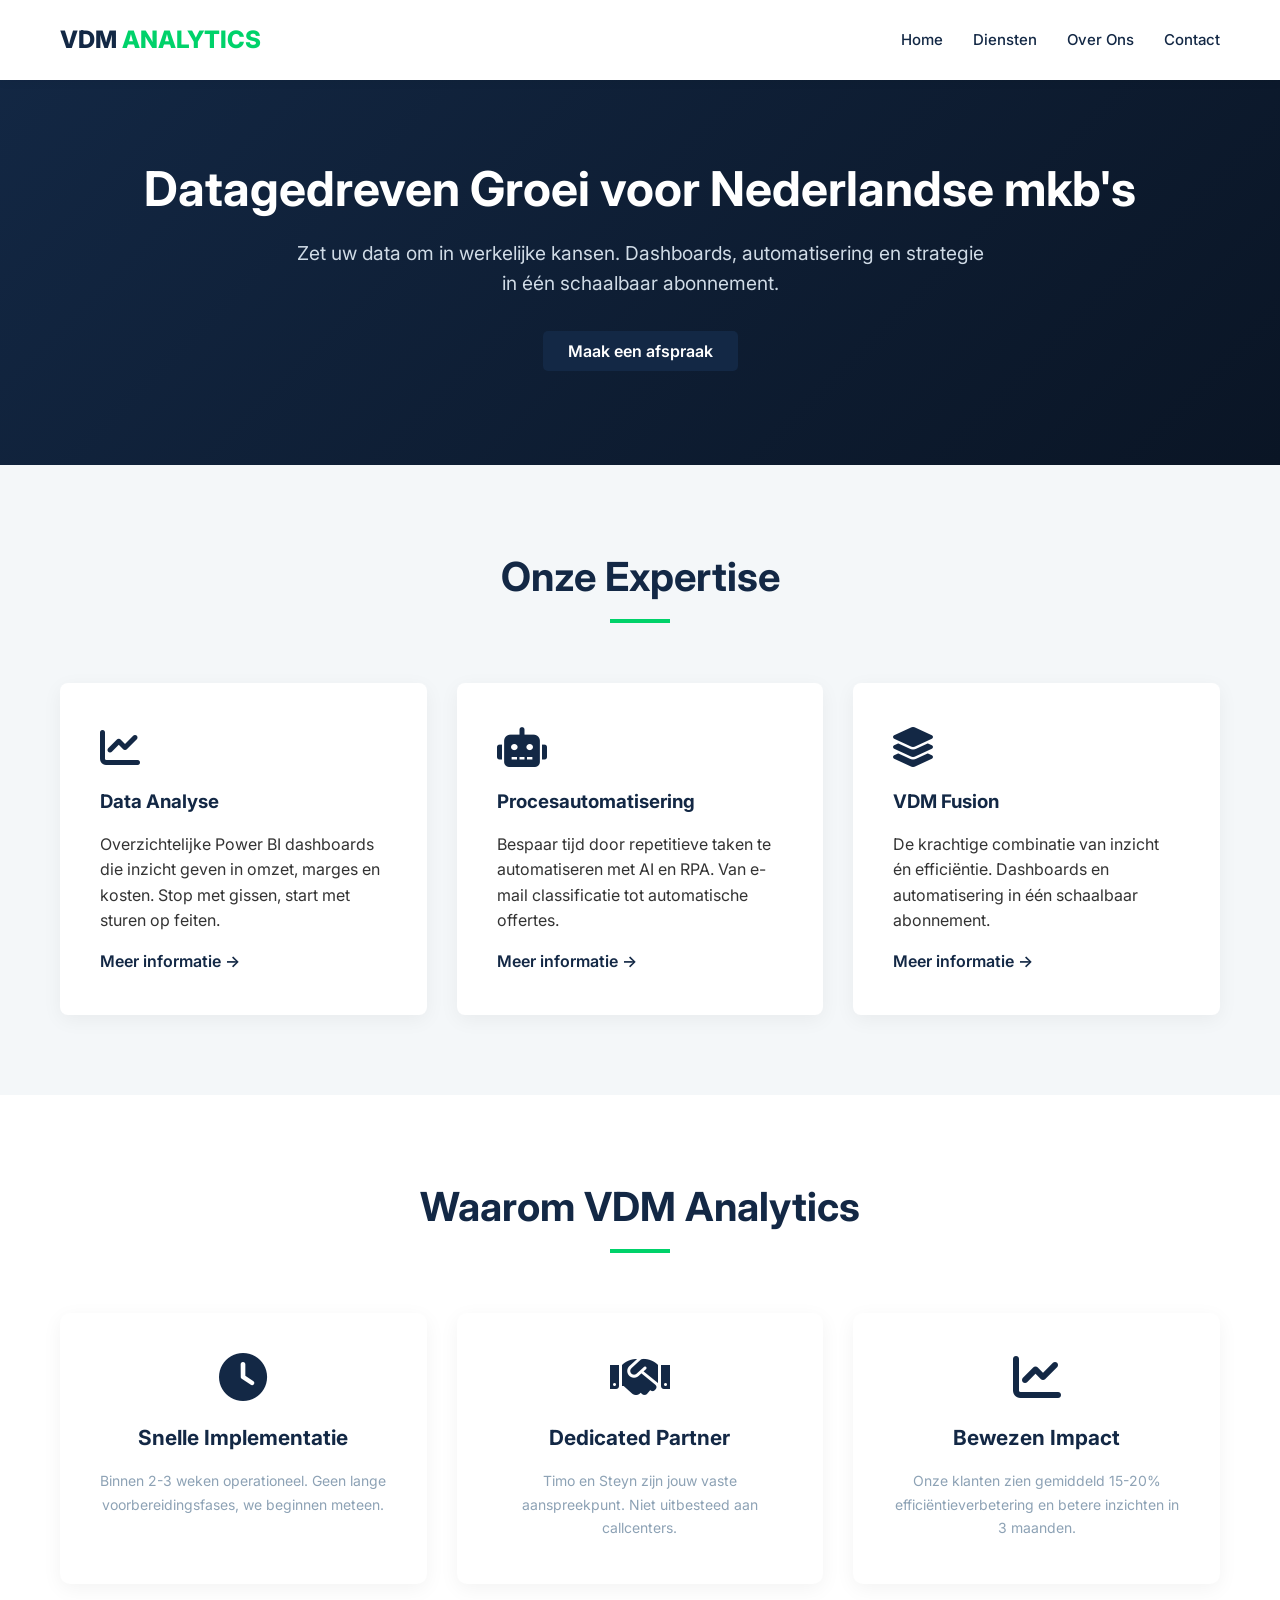
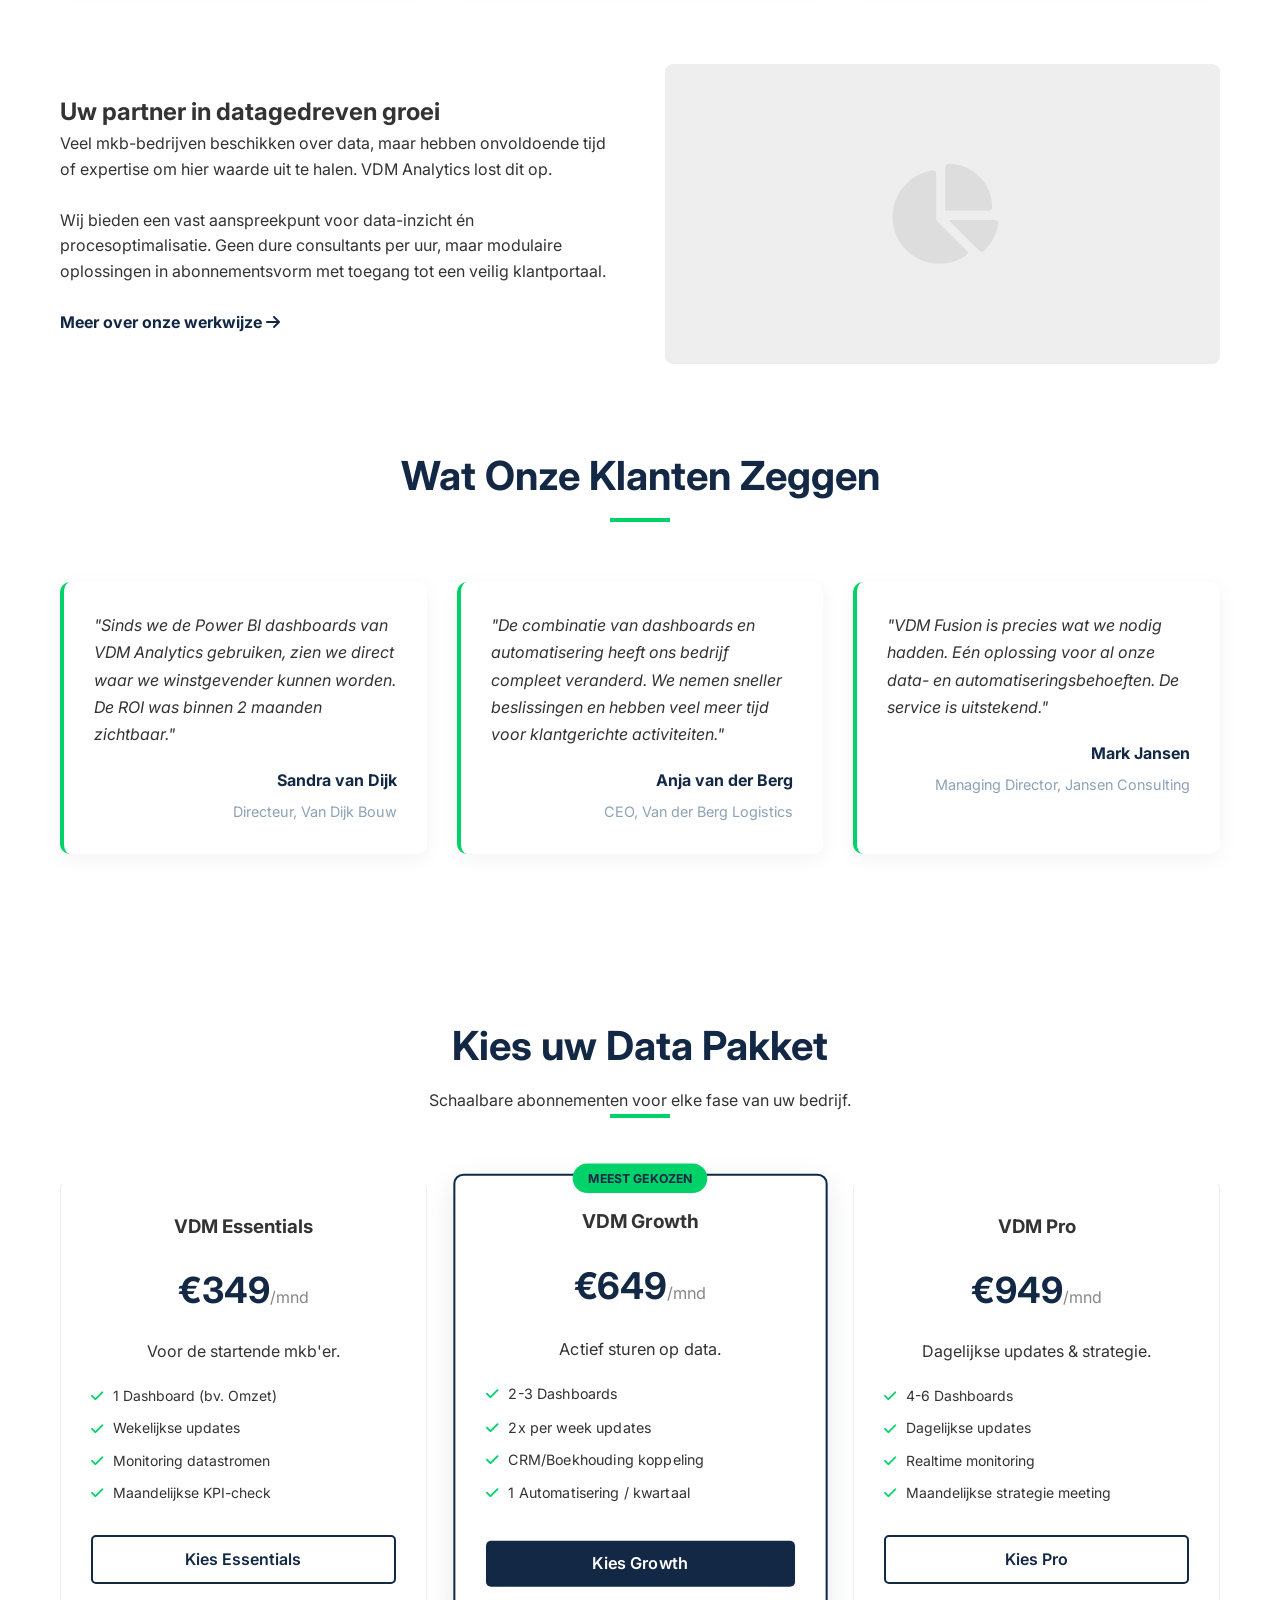
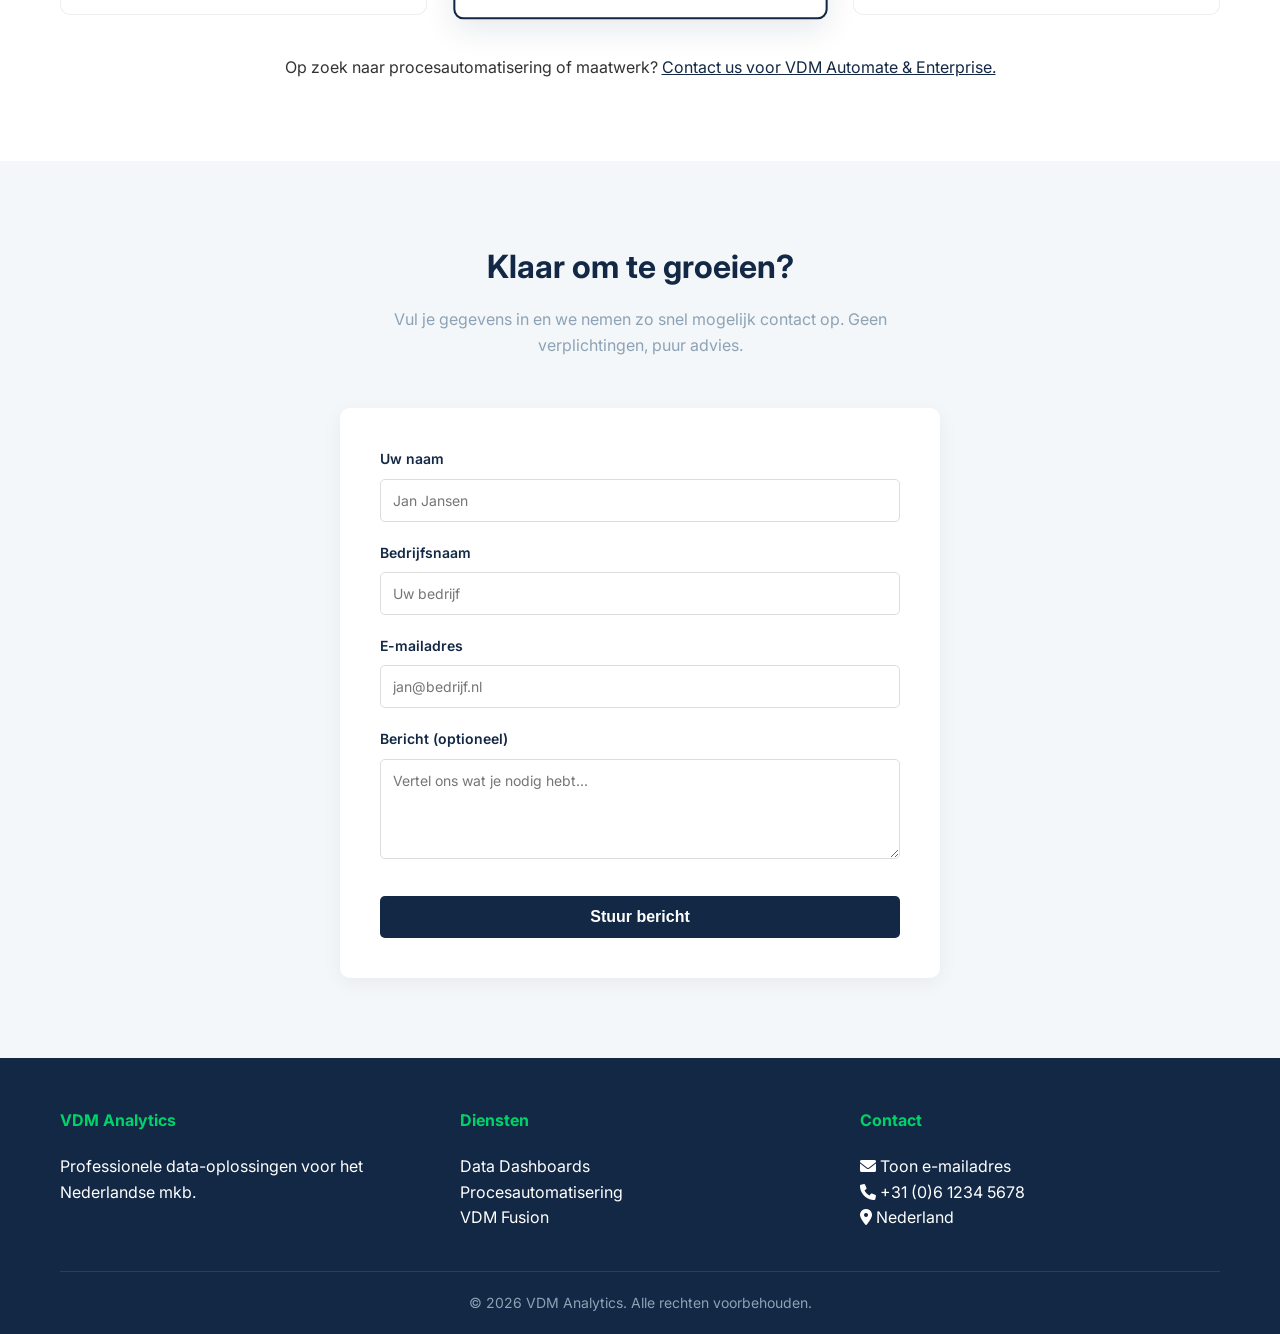
==== index.html @ 54243cd4 "fix new struture" ====
<!DOCTYPE html>
<html lang="nl">
<head>
    <meta charset="UTF-8">
    <meta name="description" content="VDM Analytics biedt professionele data-analyse en procesautomatisering voor Nederlandse mkb-bedrijven. Power BI dashboards, RPA en schaalbare abonnementen.">
    <meta name="keywords" content="data analyse, Power BI, procesautomatisering, RPA, mkb, dashboards, data driven, bedrijfsanalyse">
    <meta name="author" content="VDM Analytics">
    <link rel="icon" type="image/png" href="images/favicon.png">
    <title>VDM Analytics | Home</title>
    <link href="https://fonts.googleapis.com/css2?family=Inter:wght@300;400;600;700&display=swap" rel="stylesheet">
    <link rel="stylesheet" href="https://cdnjs.cloudflare.com/ajax/libs/font-awesome/6.0.0/css/all.min.css">
    <link rel="stylesheet" href="css/main.css">
</head>
<body>
    <header>
        <div class="container">
            <nav>
                <a href="index.html" class="logo">
                VDM<span>ANALYTICS</span>
                </a>
                <ul class="nav-links">
                    <li><a href="index.html">Home</a></li>
                    <li><a href="#diensten">Diensten</a></li>
                    <li><a href="over-ons.html">Over Ons</a></li>
                    <li><a href="#contact">Contact</a></li>
                </ul>
                <div class="hamburger"><i class="fas fa-bars"></i></div>
            </nav>
        </div>
    </header>

    <main>
        <section class="hero">
            <div class="container">
                <h1>Datagedreven Groei voor Nederlandse mkb's</h1>
                <p>Zet uw data om in werkelijke kansen. Dashboards, automatisering en strategie in één schaalbaar abonnement.</p>
                <a href="#contact" class="btn-cta">Maak een afspraak</a>
            </div>
        </section>

        <section id="diensten" class="services">
            <div class="container">
                <div class="section-header">
                    <h2>Onze Expertise</h2>
                    <div class="divider"></div>
                </div>
                <div class="grid-3">
                    <div class="card">
                        <i class="fas fa-chart-line"></i>
                        <h3>Data Analyse</h3>
                        <p>Overzichtelijke Power BI dashboards die inzicht geven in omzet, marges en kosten. Stop met gissen, start met sturen op feiten.</p>
                        <a href="data-analyse.html" class="btn-link">Meer informatie →</a>
                    </div>
                    <div class="card">
                        <i class="fas fa-robot"></i>
                        <h3>Procesautomatisering</h3>
                        <p>Bespaar tijd door repetitieve taken te automatiseren met AI en RPA. Van e-mail classificatie tot automatische offertes.</p>
                        <a href="procesautomatisering.html" class="btn-link">Meer informatie →</a>
                    </div>
                    <div class="card">
                        <i class="fas fa-layer-group"></i>
                        <h3>VDM Fusion</h3>
                        <p>De krachtige combinatie van inzicht én efficiëntie. Dashboards en automatisering in één schaalbaar abonnement.</p>
                        <a href="vdm-fusion.html" class="btn-link">Meer informatie →</a>
                    </div>
                </div>
            </div>
        </section>

        <section class="why-us">
            <div class="container">
                <div class="section-header">
                    <h2>Waarom VDM Analytics</h2>
                    <div class="divider"></div>
                </div>
                <div class="grid-3">
                    <div class="benefit-card">
                        <i class="fas fa-clock"></i>
                        <h3>Snelle Implementatie</h3>
                        <p>Binnen 2-3 weken operationeel. Geen lange voorbereidingsfases, we beginnen meteen.</p>
                    </div>
                    <div class="benefit-card">
                        <i class="fas fa-handshake"></i>
                        <h3>Dedicated Partner</h3>
                        <p>Timo en Steyn zijn jouw vaste aanspreekpunt. Niet uitbesteed aan callcenters.</p>
                    </div>
                    <div class="benefit-card">
                        <i class="fas fa-chart-line"></i>
                        <h3>Bewezen Impact</h3>
                        <p>Onze klanten zien gemiddeld 15-20% efficiëntieverbetering en betere inzichten in 3 maanden.</p>
                    </div>
                </div>
            </div>
        </section>

        <section id="over-ons" class="about">
            <div class="container">
                <div class="about-content">
                    <div class="about-text">
                        <h2>Uw partner in datagedreven groei</h2>
                        <p>Veel mkb-bedrijven beschikken over data, maar hebben onvoldoende tijd of expertise om hier waarde uit te halen. VDM Analytics lost dit op.</p>
                        <br>
                        <p>Wij bieden een vast aanspreekpunt voor data-inzicht én procesoptimalisatie. Geen dure consultants per uur, maar modulaire oplossingen in abonnementsvorm met toegang tot een veilig klantportaal.</p>
                        <br>
                        <a href="#contact" class="link-arrow">Meer over onze werkwijze <i class="fas fa-arrow-right"></i></a>
                    </div>
                    <div class="about-image">
                        <i class="fas fa-chart-pie"></i>
                    </div>
                </div>
            </div>
        </section>

        <section class="testimonials">
            <div class="container">
                <div class="section-header">
                    <h2>Wat Onze Klanten Zeggen</h2>
                    <div class="divider"></div>
                </div>
                <div class="grid-3">
                    <div class="testimonial-card">
                        <div class="testimonial-content">
                            <p>"Sinds we de Power BI dashboards van VDM Analytics gebruiken, zien we direct waar we winstgevender kunnen worden. De ROI was binnen 2 maanden zichtbaar."</p>
                        </div>
                        <div class="testimonial-author">
                            <strong>Sandra van Dijk</strong>
                            <span>Directeur, Van Dijk Bouw</span>
                        </div>
                    </div>
                    <div class="testimonial-card">
                        <div class="testimonial-content">
                            <p>"De combinatie van dashboards en automatisering heeft ons bedrijf compleet veranderd. We nemen sneller beslissingen en hebben veel meer tijd voor klantgerichte activiteiten."</p>
                        </div>
                        <div class="testimonial-author">
                            <strong>Anja van der Berg</strong>
                            <span>CEO, Van der Berg Logistics</span>
                        </div>
                    </div>
                    <div class="testimonial-card">
                        <div class="testimonial-content">
                            <p>"VDM Fusion is precies wat we nodig hadden. Eén oplossing voor al onze data- en automatiseringsbehoeften. De service is uitstekend."</p>
                        </div>
                        <div class="testimonial-author">
                            <strong>Mark Jansen</strong>
                            <span>Managing Director, Jansen Consulting</span>
                        </div>
                    </div>
                </div>
            </div>
        </section>

        <section id="prijzen" class="pricing">
            <div class="container">
                <div class="section-header">
                    <h2>Kies uw Data Pakket</h2>
                    <p>Schaalbare abonnementen voor elke fase van uw bedrijf.</p>
                    <div class="divider"></div>
                </div>
                
                <div class="grid-3">
                    <div class="price-card">
                        <h3 >VDM Essentials</h3>
                        <div class="price">€349<span>/mnd</span></div>
                        <p>Voor de startende mkb'er.</p>
                        <ul class="features-list">
                            <li><i class="fas fa-check"></i> 1 Dashboard (bv. Omzet)</li>
                            <li><i class="fas fa-check"></i> Wekelijkse updates</li>
                            <li><i class="fas fa-check"></i> Monitoring datastromen</li>
                            <li><i class="fas fa-check"></i> Maandelijkse KPI-check</li>
                        </ul>
                        <a href="#contact" class="btn-outline">Kies Essentials</a>
                    </div>

                    <div class="price-card popular">
                        <div class="tag">MEEST GEKOZEN</div>
                        <h3>VDM Growth</h3>
                        <div class="price">€649<span>/mnd</span></div>
                        <p>Actief sturen op data.</p>
                        <ul class="features-list">
                            <li><i class="fas fa-check"></i> 2-3 Dashboards</li>
                            <li><i class="fas fa-check"></i> 2x per week updates</li>
                            <li><i class="fas fa-check"></i> CRM/Boekhouding koppeling</li>
                            <li><i class="fas fa-check"></i> 1 Automatisering / kwartaal</li>
                        </ul>
                        <a href="#contact" class="btn-cta">Kies Growth</a>
                    </div>

                    <div class="price-card">
                        <h3>VDM Pro</h3>
                        <div class="price">€949<span>/mnd</span></div>
                        <p>Dagelijkse updates & strategie.</p>
                        <ul class="features-list">
                            <li><i class="fas fa-check"></i> 4-6 Dashboards</li>
                            <li><i class="fas fa-check"></i> Dagelijkse updates</li>
                            <li><i class="fas fa-check"></i> Realtime monitoring</li>
                            <li><i class="fas fa-check"></i> Maandelijkse strategie meeting</li>
                        </ul>
                        <a href="#contact" class="btn-outline">Kies Pro</a>
                    </div>
                </div>
                <div class="pricing-footer">
                    <p>Op zoek naar procesautomatisering of maatwerk? <a href="#contact">Contact us voor VDM Automate & Enterprise.</a></p>
                </div>
            </div>
        </section>

        <section id="contact" class="contact-section">
            <div class="container">
                <div class="contact-wrapper">
                    <div class="contact-text">
                        <h2>Klaar om te groeien?</h2>
                        <p>Vul je gegevens in en we nemen zo snel mogelijk contact op. Geen verplichtingen, puur advies.</p>
                    </div>
                    
                    <form class="contact-form" action="https://formspree.io/f/mlglagya" method="POST">
                        
                        <input type="text" name="_gotcha" style="display:none">

                        <div class="form-group">
                            <label for="name">Uw naam</label>
                            <input type="text" id="name" name="name" placeholder="Jan Jansen" required>
                        </div>

                        <div class="form-group">
                            <label for="company">Bedrijfsnaam</label>
                            <input type="text" id="company" name="company" placeholder="Uw bedrijf" required>
                        </div>

                        <div class="form-group">
                            <label for="email">E-mailadres</label>
                            <input type="email" id="email" name="email" placeholder="jan@bedrijf.nl" required>
                        </div>

                        <div class="form-group">
                            <label for="message">Bericht (optioneel)</label>
                            <textarea id="message" name="message" placeholder="Vertel ons wat je nodig hebt..." rows="4"></textarea>
                        </div>

                        <button type="submit" class="btn-cta">Stuur bericht</button>
                    </form>
                </div>
            </div>
        </section>

        <footer id="contact">
            <div class="container">
                <div class="footer-grid">
                    <div class="footer-col">
                        <h4>VDM Analytics</h4>
                        <p>Professionele data-oplossingen voor het Nederlandse mkb.</p>
                    </div>
                    <div class="footer-col">
                        <h4>Diensten</h4>
                        <ul>
                            <li><a href="#">Data Dashboards</a></li>
                            <li><a href="#">Procesautomatisering</a></li>
                            <li><a href="#">VDM Fusion</a></li>
                        </ul>
                    </div>
                    <div class="footer-col">
                        <h4>Contact</h4>
                        <ul>
                            <li><i class="fas fa-envelope"></i> <a href="#" class="reveal-email" data-codes="105,110,102,111,64,118,100,109,97,110,97,108,121,116,105,99,115,46,110,108">Toon e-mailadres</a></li>
                            <li><i class="fas fa-phone"></i> +31 (0)6 1234 5678</li>
                            <li><i class="fas fa-map-marker-alt"></i> Nederland</li>
                        </ul>
                    </div>
                </div>
            <div class="footer-bottom">
                &copy; 2026 VDM Analytics. Alle rechten voorbehouden.
            </div>
        </footer>
    </main>
    <script src="JS/navbar.js"></script>
</body>
</html>
---- css/main.css ----
:root {
    --primary-blue: #132845;
    --accent-green: #00D26A;
    --light-bg: #f4f7f9;
    --white: #ffffff;
    --text-color: #333333;
    --text-light: #8da2b5;
}

* {
    margin: 0;
    padding: 0;
    box-sizing: border-box;
}

body {
    font-family: 'Inter', sans-serif;
    color: var(--text-color);
    line-height: 1.6;
    background-color: var(--white);
}

a { text-decoration: none; color: inherit; transition: 0.3s; }
ul { list-style: none; }

header {
    background-color: var(--white);
    box-shadow: 0 2px 10px rgba(0,0,0,0.05);
    position: fixed;
    width: 100%;
    top: 0;
    z-index: 1000;
    overflow: visible;
}

.container {
    max-width: 1200px;
    margin: 0 auto;
    padding: 0 20px;
}

nav {
    display: flex;
    justify-content: space-between;
    align-items: center;
    height: 80px;
}

    
    /* When menu is open, push content down to make room for nav */
    main.menu-open {
        padding-top: 220px;
    }
.logo {
    font-size: 24px;
    font-weight: 800;
    color: var(--primary-blue);
    display: flex;
    align-items: center;
    gap: 5px;
    text-decoration: none;
    cursor: pointer;
}

.logo img {
    height: 40px;
    margin-right: 10px;
    border-radius: 50%;
}

.logo:hover {
    opacity: 0.8;
}

.logo span { color: var(--accent-green); }
.logo img { height: 40px; margin-right: 10px; } 

.nav-links {
    display: flex;
    gap: 30px;
}

.nav-links a {
    font-weight: 500;
    font-size: 15px;
    color: var(--primary-blue);
}

.nav-links a:hover { color: var(--accent-green); }

.btn-cta {
    background-color: var(--primary-blue);
    color: var(--white) !important;
    padding: 10px 25px;
    border-radius: 5px;
    font-weight: 600;
}

.btn-cta:hover {
    background-color: var(--accent-green);
    color: var(--primary-blue) !important;
}

.hero {
    padding: 160px 0 100px;
    background: linear-gradient(135deg, var(--primary-blue) 0%, #0a1525 100%);
    color: var(--white);
    text-align: center;
}

.hero h1 {
    font-size: 3rem;
    margin-bottom: 20px;
    line-height: 1.2;
}

.hero p {
    font-size: 1.2rem;
    color: #d0dbe6;
    max-width: 700px;
    margin: 0 auto 40px;
}

.hero-buttons {
    display: flex;
    gap: 20px;
    justify-content: center;
}

.btn-outline {
    border: 2px solid var(--accent-green);
    color: var(--accent-green); /* Standaard tekstkleur groen voor betere leesbaarheid op donker */
    padding: 10px 25px;
    border-radius: 5px;
    font-weight: 600;
}

/* Specifiek voor knoppen op witte achtergrond (pricing) */
.price-card .btn-outline {
    color: var(--primary-blue);
    border-color: var(--primary-blue);
}

.btn-outline:hover, 
.price-card .btn-outline:hover {
    background-color: var(--accent-green);
    color: var(--primary-blue);
    border-color: var(--accent-green);
}

.services {
    padding: 80px 0;
    background-color: var(--light-bg);
}

.section-header {
    text-align: center;
    margin-bottom: 60px;
}

.section-header h2 {
    color: var(--primary-blue);
    font-size: 2.5rem;
    margin-bottom: 10px;
}

.section-header .divider {
    height: 4px;
    width: 60px;
    background-color: var(--accent-green);
    margin: 0 auto;
}

.grid-3 {
    display: grid;
    grid-template-columns: repeat(auto-fit, minmax(300px, 1fr));
    gap: 30px;
}

.card {
    background: var(--white);
    padding: 40px;
    border-radius: 8px;
    box-shadow: 0 5px 20px rgba(0,0,0,0.05);
    transition: transform 0.3s;
    border-top: 4px solid transparent;
}

.card:hover {
    transform: translateY(-5px);
    border-top: 4px solid var(--accent-green);
}

.card i {
    font-size: 40px;
    color: var(--primary-blue);
    margin-bottom: 20px;
}

.card h3 { margin-bottom: 15px; color: var(--primary-blue); }

.btn-link {
    display: inline-block;
    color: var(--primary-blue);
    font-weight: 600;
    margin-top: 15px;
    transition: color 0.3s;
}

.btn-link:hover {
    color: var(--accent-green);
}

.about-content {
    display: flex;
    align-items: center;
    gap: 50px;
    flex-wrap: wrap;
}
.about-text { flex: 1; }
.about-image { 
    flex: 1; 
    background-color: #eee; 
    height: 300px; 
    border-radius: 8px;
    display: flex;
    align-items: center;
    justify-content: center;
    color: #aaa;
}
.about-image i { font-size: 100px; color: #ddd; }
.link-arrow { color: var(--primary-blue); font-weight: 700; }

.pricing {
    padding: 80px 0;
    background-color: var(--white);
}

.price-card {
    background: var(--white);
    border: 1px solid #eee;
    border-radius: 10px;
    padding: 30px;
    text-align: center;
    position: relative;
    display: flex;
    flex-direction: column;
}

.price-card.popular {
    border: 2px solid var(--primary-blue);
    box-shadow: 0 10px 30px rgba(19, 40, 69, 0.1);
}

.tag {
    background-color: var(--accent-green);
    color: var(--primary-blue);
    padding: 5px 15px;
    font-size: 12px;
    font-weight: bold;
    border-radius: 20px;
    position: absolute;
    top: -12px;
    left: 50%;
    transform: translateX(-50%);
}

.price {
    font-size: 36px;
    color: var(--primary-blue);
    font-weight: 700;
    margin: 20px 0;
}
.price span { font-size: 16px; color: #888; font-weight: 400; }

.features-list {
    text-align: left;
    margin: 20px 0;
    font-size: 14px;
    flex-grow: 1;
}

.features-list li {
    margin-bottom: 10px;
    display: flex;
    align-items: center;
    gap: 10px;
}

.features-list i { color: var(--accent-green); }

.pricing-footer {
    text-align: center; 
    margin-top: 40px;
}
.pricing-footer a {
    text-decoration: underline; 
    color: var(--primary-blue);
}

footer {
    background-color: var(--primary-blue);
    color: var(--white);
    padding: 50px 0 20px;
}

.footer-grid {
    display: grid;
    grid-template-columns: repeat(auto-fit, minmax(200px, 1fr));
    gap: 40px;
    margin-bottom: 40px;
}

.footer-col h4 {
    color: var(--accent-green);
    margin-bottom: 20px;
}

.footer-bottom {
    border-top: 1px solid rgba(255,255,255,0.1);
    padding-top: 20px;
    text-align: center;
    font-size: 14px;
    color: #8da2b5;
}


.hamburger { 
    display: none; 
    cursor: pointer; 
    color: var(--primary-blue); 
    font-size: 24px; 
    z-index: 1001;
}

@media (max-width: 768px) {
    .nav-links { 
        display: none; 
    }
    
    .nav-links.active {
        display: flex;
        flex-direction: column;
        align-items: center;
        gap: 25px;
        position: absolute;
        top: 80px;
        left: 0;
        width: 100%;
        background: var(--white);
        padding: 20px 0;
        box-shadow: 0 5px 10px rgba(0,0,0,0.1);
        z-index: 1001;
    }

    main {
        transition: padding-top 0.3s ease;
    }

    main.menu-open {
        padding-top: 280px;
    }

    .hamburger { 
        display: block; 
        position: relative;
    }
    
    .hero h1 { font-size: 2rem; }
    .about-content { flex-direction: column; }
}

.price-card {
    background: var(--white);
    border: 1px solid #eee;
    border-radius: 10px;
    padding: 30px;
    text-align: center;
    position: relative;
    display: flex;
    flex-direction: column;
    transition: transform 0.3s ease, box-shadow 0.3s ease, border-color 0.3s ease;
    border-top: 4px solid transparent;
}

.price-card:hover {
    transform: translateY(-10px);
    box-shadow: 0 15px 35px rgba(0, 0, 0, 0.1);
    border-top: 4px solid var(--accent-green);
}

.price-card.popular {
    border: 2px solid var(--primary-blue);
    transform: scale(1.02);
}

.price-card.popular:hover {
    transform: translateY(-10px) scale(1.02);
}

.hero-about {
    padding: 160px 0 100px;
    background: linear-gradient(135deg, var(--primary-blue) 0%, #0a1525 100%);
    color: var(--white);
    text-align: center;
}

.hero-about h1 {
    font-size: 3rem;
    margin-bottom: 20px;
    line-height: 1.2;
}

.hero-about p {
    font-size: 1.2rem;
    color: #d0dbe6;
    max-width: 700px;
    margin: 0 auto;
}

.team {
    padding: 80px 0;
    background-color: var(--light-bg);
}

.team-grid {
    display: grid;
    grid-template-columns: repeat(auto-fit, minmax(350px, 1fr));
    gap: 40px;
}

.team-member {
    background: var(--white);
    padding: 40px;
    border-radius: 10px;
    box-shadow: 0 5px 20px rgba(0,0,0,0.05);
    text-align: center;
    transition: transform 0.3s, box-shadow 0.3s;
}

.team-member:hover {
    transform: translateY(-10px);
    box-shadow: 0 15px 40px rgba(0,0,0,0.1);
}

.member-image {
    margin-bottom: 20px;
}

.member-image i {
    font-size: 120px;
    color: var(--primary-blue);
}

.team-member h3 {
    color: var(--primary-blue);
    font-size: 1.5rem;
    margin-bottom: 10px;
}

.team-member .role {
    color: var(--accent-green);
    font-weight: 600;
    margin-bottom: 10px;
    font-size: 14px;
}

.team-member .skills {
    color: var(--primary-blue);
    font-weight: 700;
    margin-left: 6px;
    font-size: 14px;
}

.team-member .bio {
    color: var(--text-light);
    line-height: 1.8;
    margin-bottom: 25px;
    font-size: 14px;
}

.social-link {
    display: inline-block;
    background-color: var(--primary-blue);
    color: var(--white);
    padding: 10px 20px;
    border-radius: 5px;
    font-weight: 600;
    transition: background-color 0.3s;
}

.social-link:hover {
    background-color: var(--accent-green);
    color: var(--primary-blue);
}

.social-link i {
    margin-right: 8px;
}

.mission {
    padding: 80px 0;
    background: var(--white);
}

.mission-content {
    max-width: 800px;
    margin: 0 auto;
}

.mission-content h2 {
    color: var(--primary-blue);
    font-size: 2.5rem;
    margin-bottom: 30px;
    text-align: center;
}

.mission-content p {
    color: var(--text-color);
    font-size: 1rem;
    line-height: 1.8;
    margin-bottom: 20px;
    text-align: justify;
}

.team-photo {
    width: 200px;
    height: 200px;
    border-radius: 50%;
    object-fit: cover;
}

@media (max-width: 768px) {
    .hero-about h1 {
        font-size: 2rem;
    }

    .team-grid {
        grid-template-columns: 1fr;
    }

    .mission-content p {
        text-align: left;
    }
}

/* Why Us Section */
.why-us {
    padding: 80px 0;
    background-color: var(--white);
}

.benefit-card {
    background: var(--white);
    padding: 40px;
    border-radius: 10px;
    box-shadow: 0 5px 20px rgba(0,0,0,0.05);
    text-align: center;
    transition: transform 0.3s, box-shadow 0.3s;
    border-bottom: 4px solid transparent;
}

.benefit-card:hover {
    transform: translateY(-8px);
    box-shadow: 0 15px 40px rgba(0,0,0,0.1);
    border-bottom: 4px solid var(--accent-green);
}

.benefit-card i {
    font-size: 48px;
    color: var(--primary-blue);
    margin-bottom: 20px;
}

.benefit-card h3 {
    color: var(--primary-blue);
    margin-bottom: 15px;
    font-size: 1.3rem;
}

.benefit-card p {
    color: var(--text-light);
    font-size: 14px;
    line-height: 1.7;
}

/* Contact Section */
.contact-section {
    padding: 80px 0;
    background-color: var(--light-bg);
}

.contact-wrapper {
    max-width: 600px;
    margin: 0 auto;
}

.contact-text {
    text-align: center;
    margin-bottom: 50px;
}

.contact-text h2 {
    color: var(--primary-blue);
    font-size: 2rem;
    margin-bottom: 15px;
}

.contact-text p {
    color: var(--text-light);
    font-size: 1rem;
}

.contact-form {
    background: var(--white);
    padding: 40px;
    border-radius: 10px;
    box-shadow: 0 5px 20px rgba(0,0,0,0.05);
}

.form-group {
    margin-bottom: 20px;
}

.form-group label {
    display: block;
    color: var(--primary-blue);
    font-weight: 600;
    margin-bottom: 8px;
    font-size: 14px;
}

.form-group input,
.form-group textarea {
    width: 100%;
    padding: 12px;
    border: 1px solid #ddd;
    border-radius: 5px;
    font-family: 'Inter', sans-serif;
    font-size: 14px;
    transition: border-color 0.3s;
    color: var(--text-color);
}

.form-group input:focus,
.form-group textarea:focus {
    outline: none;
    border-color: var(--accent-green);
    box-shadow: 0 0 5px rgba(0, 210, 106, 0.2);
}

.form-group textarea {
    resize: vertical;
    min-height: 100px;
}

.contact-form .btn-cta {
    width: 100%;
    padding: 12px;
    border: none;
    cursor: pointer;
    font-size: 16px;
    margin-top: 10px;
}

.contact-form .btn-cta:hover {
    transform: translateY(-2px);
    box-shadow: 0 5px 15px rgba(19, 40, 69, 0.3);
}

/* Service Page Styles */
.hero-service {
    padding: 160px 0 100px;
    background: linear-gradient(135deg, var(--primary-blue) 0%, #0a1525 100%);
    color: var(--white);
    text-align: center;
}

.hero-service h1 {
    font-size: 3rem;
    margin-bottom: 20px;
    line-height: 1.2;
}

.hero-service p {
    font-size: 1.2rem;
    color: #d0dbe6;
    max-width: 700px;
    margin: 0 auto 40px;
}

.service-intro {
    padding: 80px 0;
    background-color: var(--white);
}

.intro-content {
    max-width: 800px;
    margin: 0 auto;
}

.intro-content h2 {
    color: var(--primary-blue);
    font-size: 2.2rem;
    margin-bottom: 30px;
}

.intro-content p {
    color: var(--text-color);
    font-size: 1.1rem;
    margin-bottom: 30px;
    line-height: 1.8;
}

.feature-list {
    list-style: none;
    margin-bottom: 20px;
}

.feature-list li {
    display: flex;
    align-items: center;
    gap: 15px;
    margin-bottom: 15px;
    font-size: 1rem;
    color: var(--text-color);
}

.feature-list i {
    color: var(--accent-green);
    font-size: 1.3rem;
}

.service-benefits {
    padding: 80px 0;
    background-color: var(--light-bg);
}

.service-use-cases {
    padding: 80px 0;
    background-color: var(--white);
}

.use-cases-grid {
    display: grid;
    grid-template-columns: repeat(auto-fit, minmax(300px, 1fr));
    gap: 30px;
}

.use-case-card {
    background: var(--white);
    padding: 30px;
    border-radius: 10px;
    box-shadow: 0 5px 20px rgba(0,0,0,0.05);
    text-align: center;
    transition: transform 0.3s, box-shadow 0.3s;
    border-top: 4px solid var(--accent-green);
}

.use-case-card:hover {
    transform: translateY(-8px);
    box-shadow: 0 15px 40px rgba(0,0,0,0.1);
}

.use-case-card i {
    font-size: 48px;
    color: var(--primary-blue);
    margin-bottom: 20px;
}

.use-case-card h3 {
    color: var(--primary-blue);
    margin-bottom: 15px;
    font-size: 1.2rem;
}

.use-case-card p {
    color: var(--text-light);
    font-size: 14px;
    line-height: 1.7;
}

.service-process {
    padding: 80px 0;
    background-color: var(--light-bg);
}

.process-steps {
    display: grid;
    grid-template-columns: repeat(auto-fit, minmax(250px, 1fr));
    gap: 40px;
    margin-top: 40px;
}

.step {
    position: relative;
    text-align: center;
}

.step-number {
    display: inline-flex;
    align-items: center;
    justify-content: center;
    width: 60px;
    height: 60px;
    border-radius: 50%;
    background-color: var(--accent-green);
    color: var(--primary-blue);
    font-size: 1.8rem;
    font-weight: bold;
    margin-bottom: 20px;
}

.step h3 {
    color: var(--primary-blue);
    margin-bottom: 15px;
    font-size: 1.3rem;
}

.step p {
    color: var(--text-light);
    font-size: 14px;
    line-height: 1.7;
}

.service-roi {
    padding: 80px 0;
    background-color: var(--white);
}

.roi-example {
    display: flex;
    gap: 40px;
    align-items: center;
    margin-top: 40px;
    flex-wrap: wrap;
}

.roi-box {
    flex: 1;
    min-width: 300px;
    padding: 30px;
    background: var(--light-bg);
    border-radius: 10px;
}

.roi-box.highlight {
    background: linear-gradient(135deg, var(--accent-green) 0%, rgba(0, 210, 106, 0.8) 100%);
    color: var(--white);
}

.roi-box.highlight h3 {
    color: var(--white);
}

.roi-box.highlight li {
    color: var(--white);
}

.roi-box h3 {
    color: var(--primary-blue);
    margin-bottom: 20px;
}

.roi-box ul {
    list-style: none;
}

.roi-box li {
    margin-bottom: 12px;
    color: var(--text-color);
    display: flex;
    align-items: center;
    gap: 10px;
}

.roi-box li:before {
    content: "✓";
    color: var(--accent-green);
    font-weight: bold;
    font-size: 1.2rem;
}

.roi-box.highlight li:before {
    color: var(--white);
}

.roi-arrow {
    display: flex;
    align-items: center;
    justify-content: center;
    font-size: 2rem;
    color: var(--accent-green);
}

.roi-conclusion {
    text-align: center;
    font-size: 1.2rem;
    color: var(--primary-blue);
    margin-top: 40px;
    padding: 20px;
    background: rgba(0, 210, 106, 0.1);
    border-left: 4px solid var(--accent-green);
}

.service-pricing {
    padding: 80px 0;
    background-color: var(--light-bg);
}

.pricing-intro {
    text-align: center;
    font-size: 1.1rem;
    color: var(--text-color);
    margin-bottom: 50px;
    max-width: 600px;
    margin-left: auto;
    margin-right: auto;
}

.service-cta {
    padding: 80px 0;
    background: linear-gradient(135deg, var(--primary-blue) 0%, #0a1525 100%);
    color: var(--white);
    text-align: center;
}

.service-cta h2 {
    font-size: 2.5rem;
    margin-bottom: 20px;
}

.service-cta p {
    font-size: 1.1rem;
    color: #d0dbe6;
    margin-bottom: 40px;
}

/* Testimonials Section */
.testimonials {
    padding: 80px 0;
    background-color: var(--white);
}

.testimonial-card {
    background: var(--white);
    padding: 30px;
    border-radius: 10px;
    box-shadow: 0 5px 20px rgba(0,0,0,0.05);
    transition: transform 0.3s, box-shadow 0.3s;
    border-left: 4px solid var(--accent-green);
}

.testimonial-card:hover {
    transform: translateY(-5px);
    box-shadow: 0 15px 40px rgba(0,0,0,0.1);
}

.testimonial-content {
    margin-bottom: 20px;
}

.testimonial-content p {
    font-size: 1rem;
    color: var(--text-color);
    line-height: 1.7;
    font-style: italic;
}

.testimonial-author {
    text-align: right;
}

.testimonial-author strong {
    display: block;
    color: var(--primary-blue);
    font-size: 1rem;
    margin-bottom: 5px;
}

.testimonial-author span {
    color: var(--text-light);
    font-size: 0.9rem;
}

/* Contact Form Loading States */
.contact-form .btn-cta.btn-loading {
    position: relative;
    cursor: not-allowed;
}

.contact-form .btn-cta.btn-loading::after {
    content: '';
    position: absolute;
    width: 20px;
    height: 20px;
    top: 50%;
    left: 50%;
    transform: translate(-50%, -50%);
    border: 2px solid transparent;
    border-top: 2px solid var(--white);
    border-radius: 50%;
    animation: spin 1s linear infinite;
}

@keyframes spin {
    0% { transform: translate(-50%, -50%) rotate(0deg); }
    100% { transform: translate(-50%, -50%) rotate(360deg); }
}

/* Form Success Message */
.form-success {
    animation: fadeIn 0.5s ease-in;
}

@keyframes fadeIn {
    from { opacity: 0; transform: translateY(-10px); }
    to { opacity: 1; transform: translateY(0); }
}

@media (max-width: 768px) {
    .hero-service h1 {
        font-size: 2rem;
    }

    .roi-example {
        flex-direction: column;
    }

    .roi-arrow {
        transform: rotate(90deg);
    }

    .process-steps {
        grid-template-columns: 1fr;
    }
}
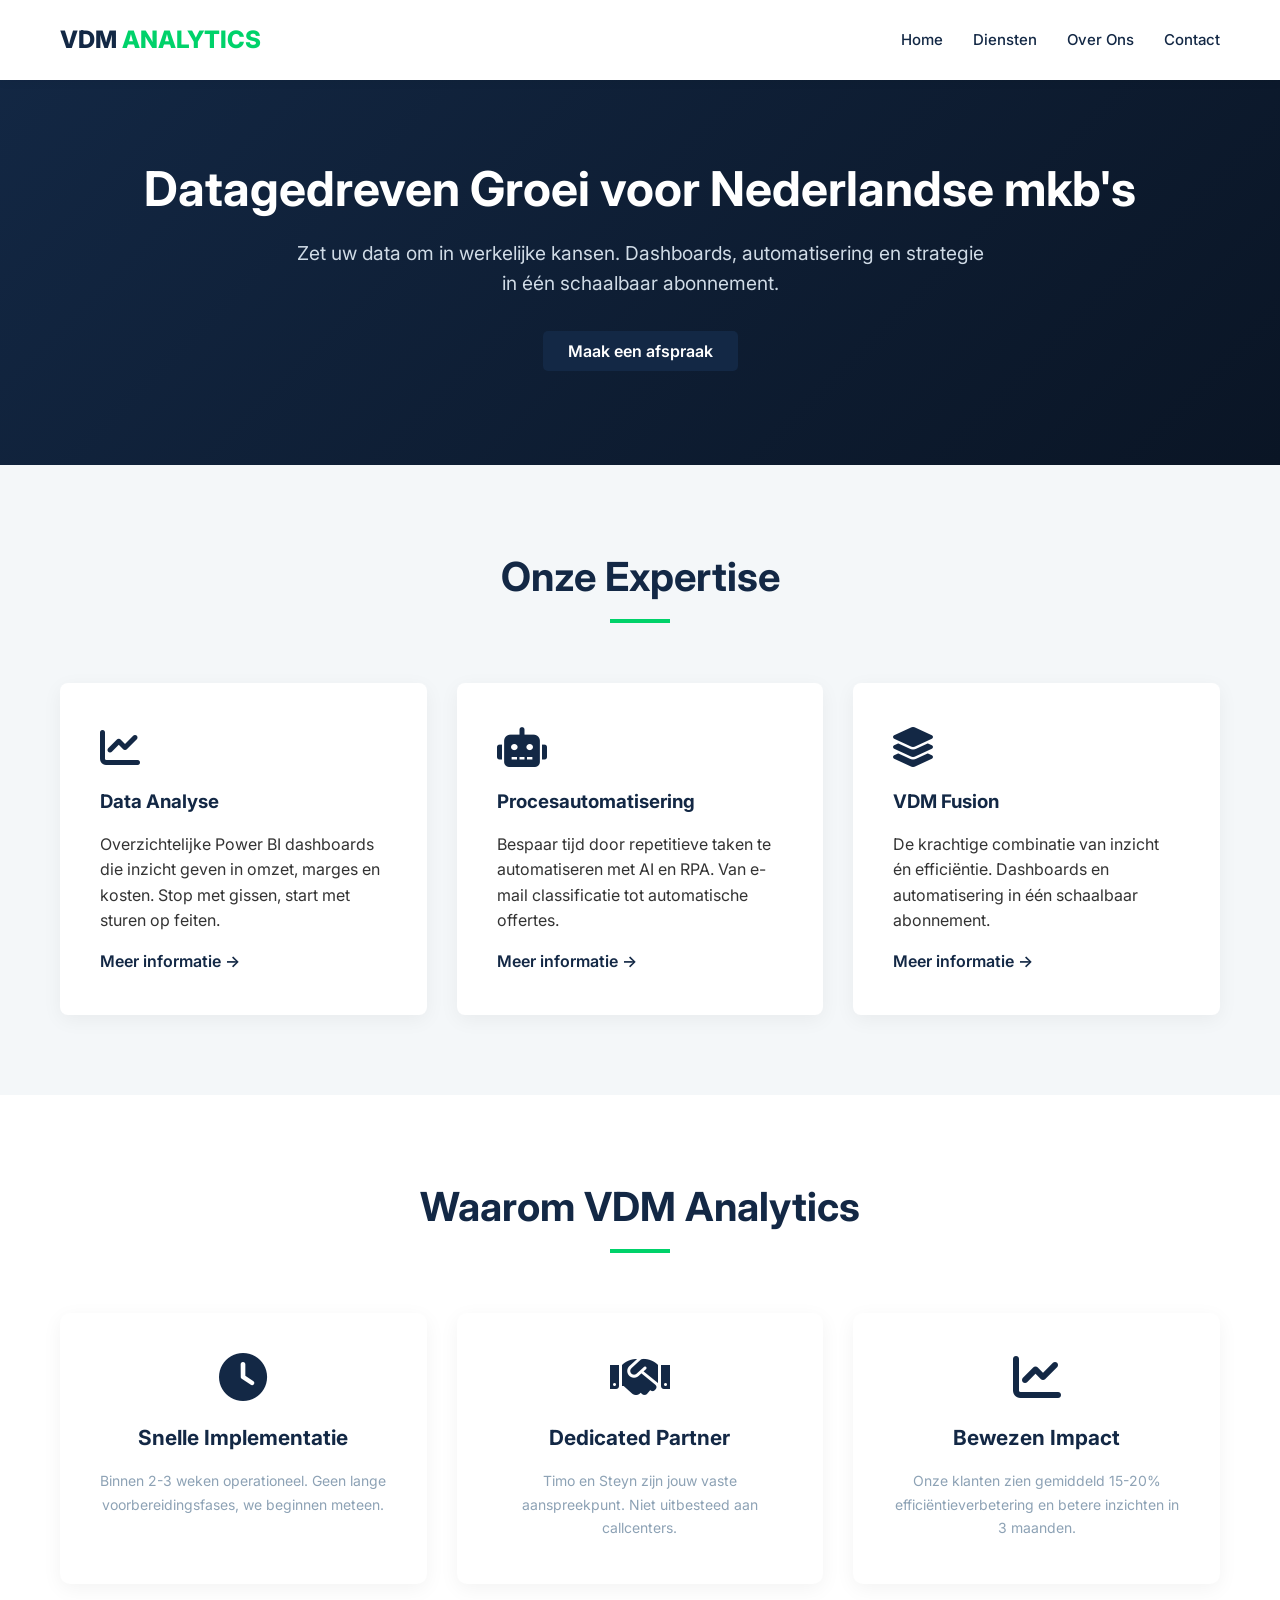
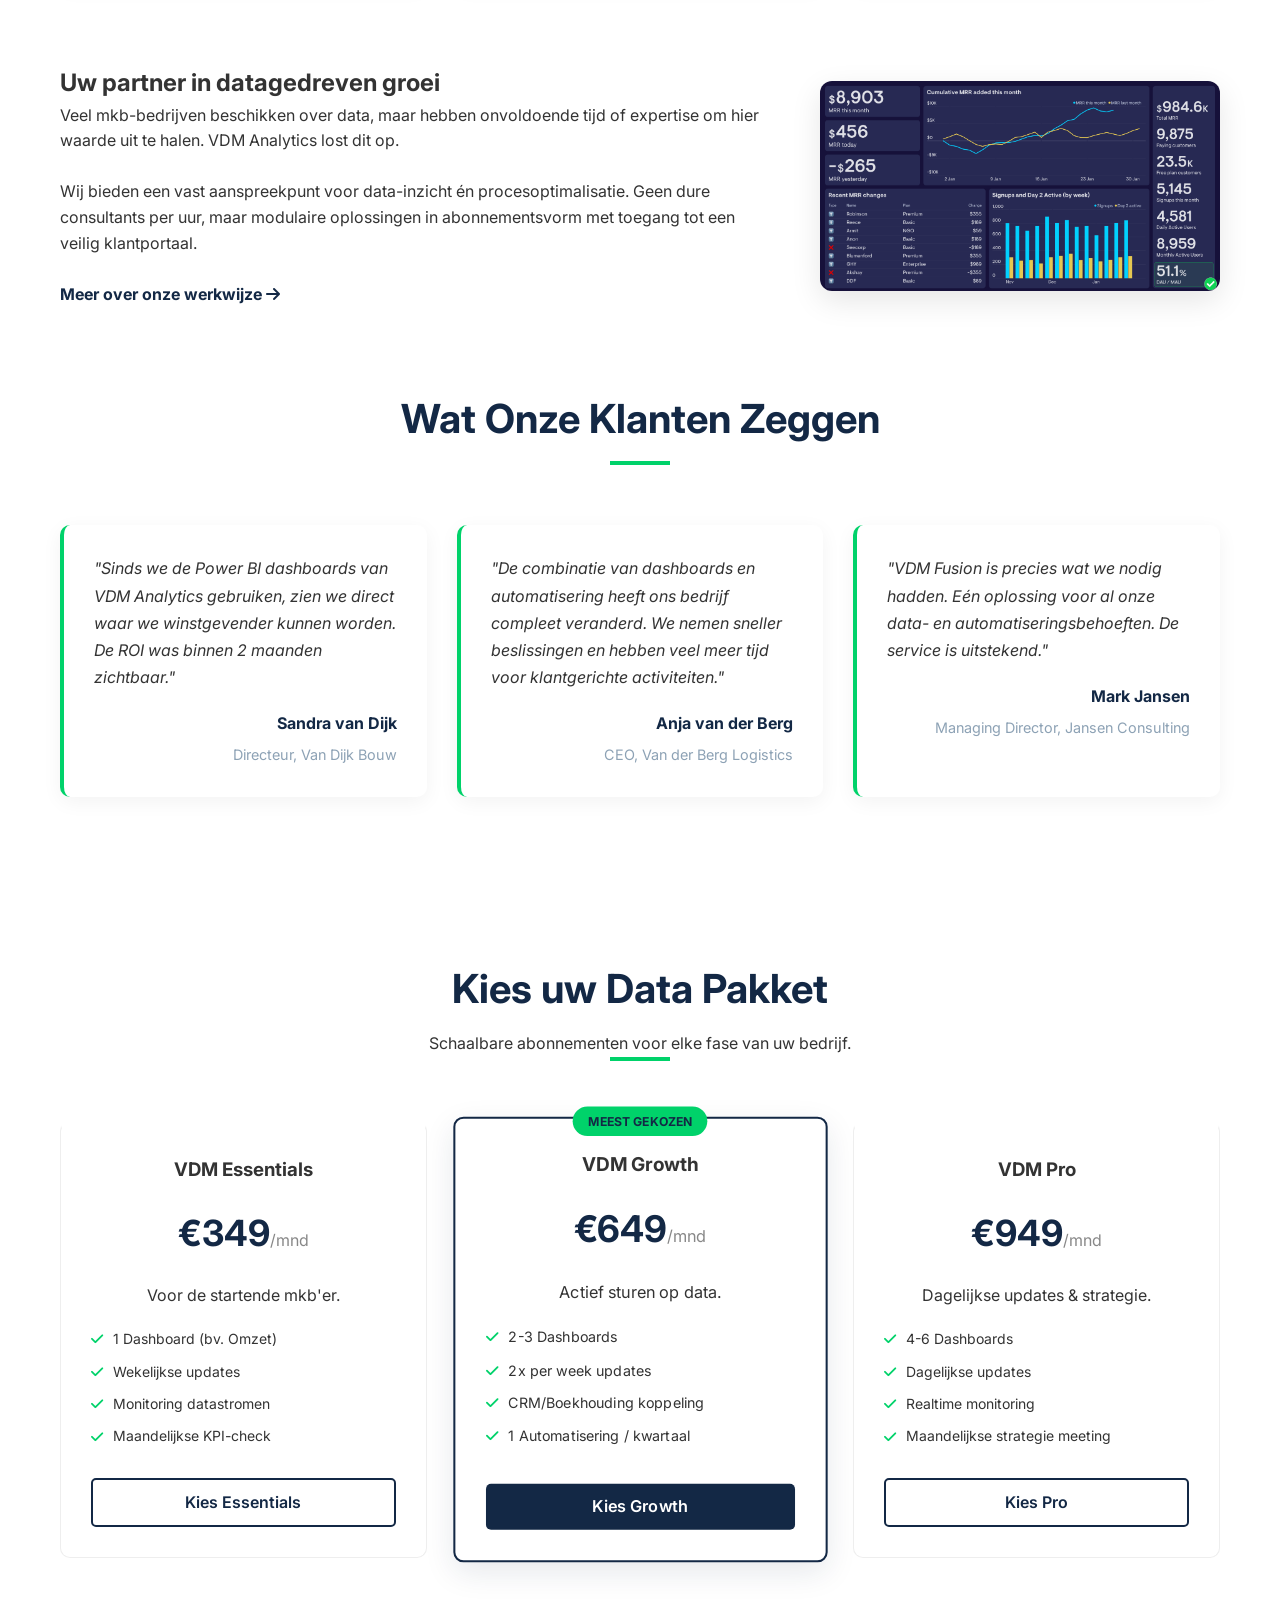
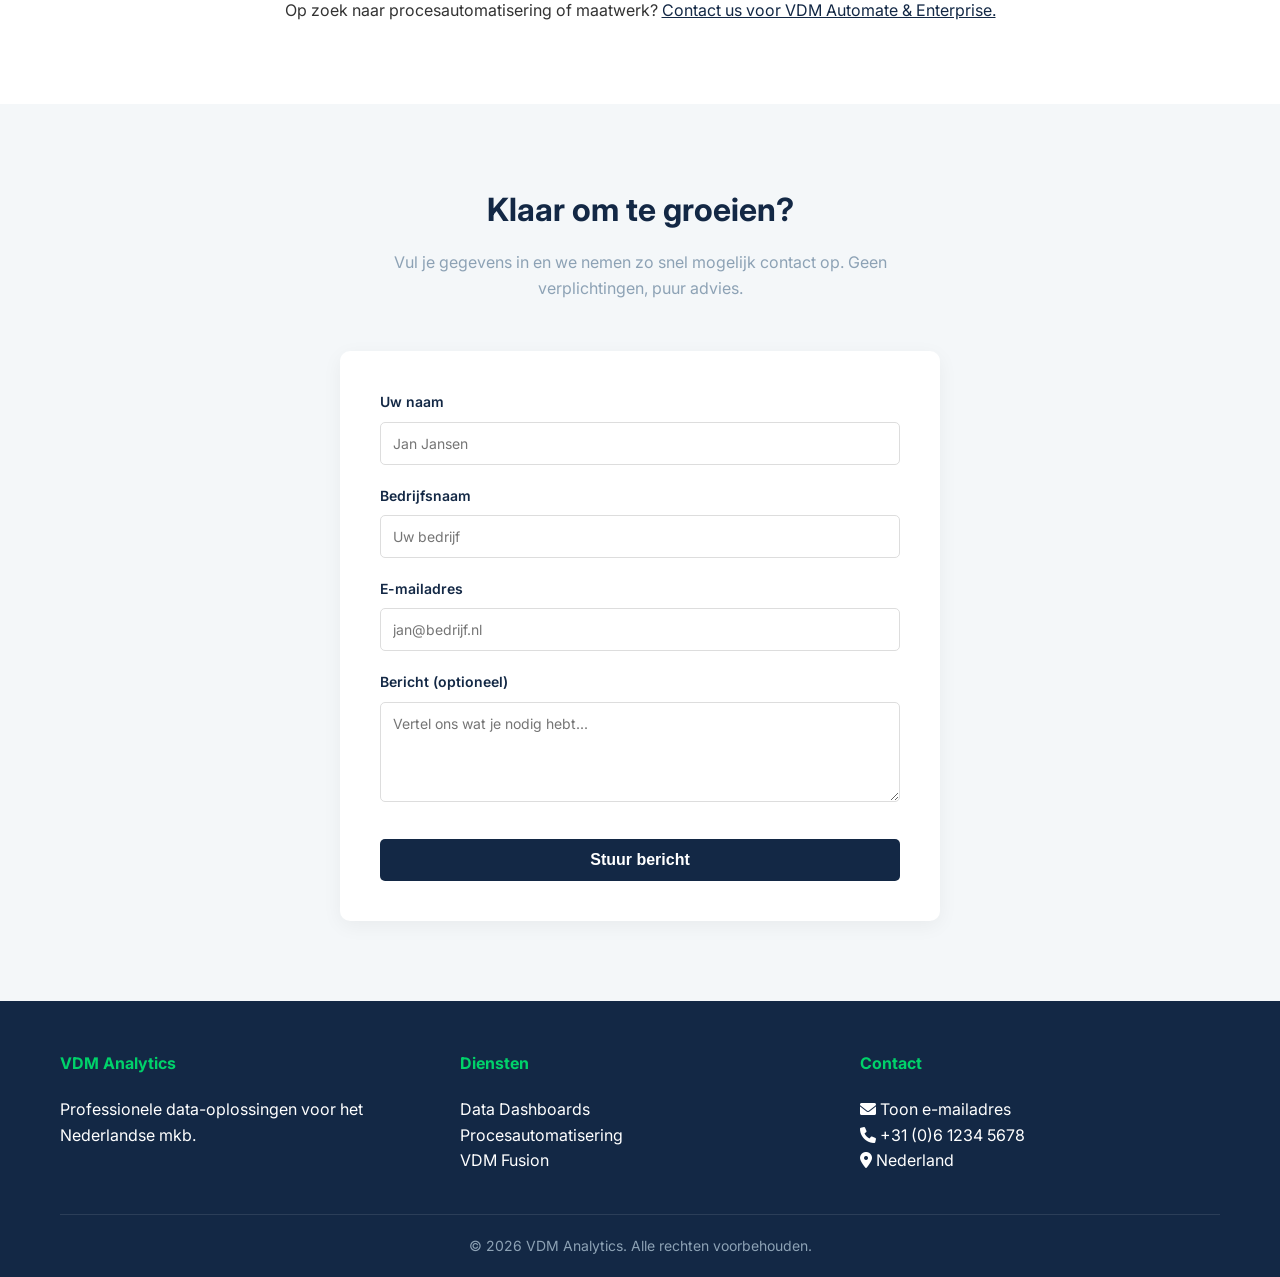
==== commit 4d88a369: "Extra image home page responsive" ====
--- a/index.html
+++ b/index.html
@@ -105,7 +105,7 @@
                         <a href="#contact" class="link-arrow">Meer over onze werkwijze <i class="fas fa-arrow-right"></i></a>
                     </div>
                     <div class="about-image">
-                        <i class="fas fa-chart-pie"></i>
+                        <img src="images/dashboard.png" alt="Data dashboard visualization" class="about-image-content">
                     </div>
                 </div>
             </div>
--- a/css/main.css
+++ b/css/main.css
@@ -220,15 +220,22 @@
 .about-text { flex: 1; }
 .about-image { 
     flex: 1; 
-    background-color: #eee; 
-    height: 300px; 
-    border-radius: 8px;
-    display: flex;
-    align-items: center;
-    justify-content: center;
-    color: #aaa;
-}
-.about-image i { font-size: 100px; color: #ddd; }
+    min-width: 300px;
+    max-width: 400px;
+    border-radius: 12px;
+    overflow: hidden;
+    box-shadow: 0 10px 30px rgba(0,0,0,0.1);
+    transition: transform 0.3s ease;
+}
+.about-image:hover {
+    transform: scale(1.02);
+}
+.about-image-content {
+    width: 100%;
+    height: auto;
+    display: block;
+    object-fit: cover;
+}
 .link-arrow { color: var(--primary-blue); font-weight: 700; }
 
 .pricing {
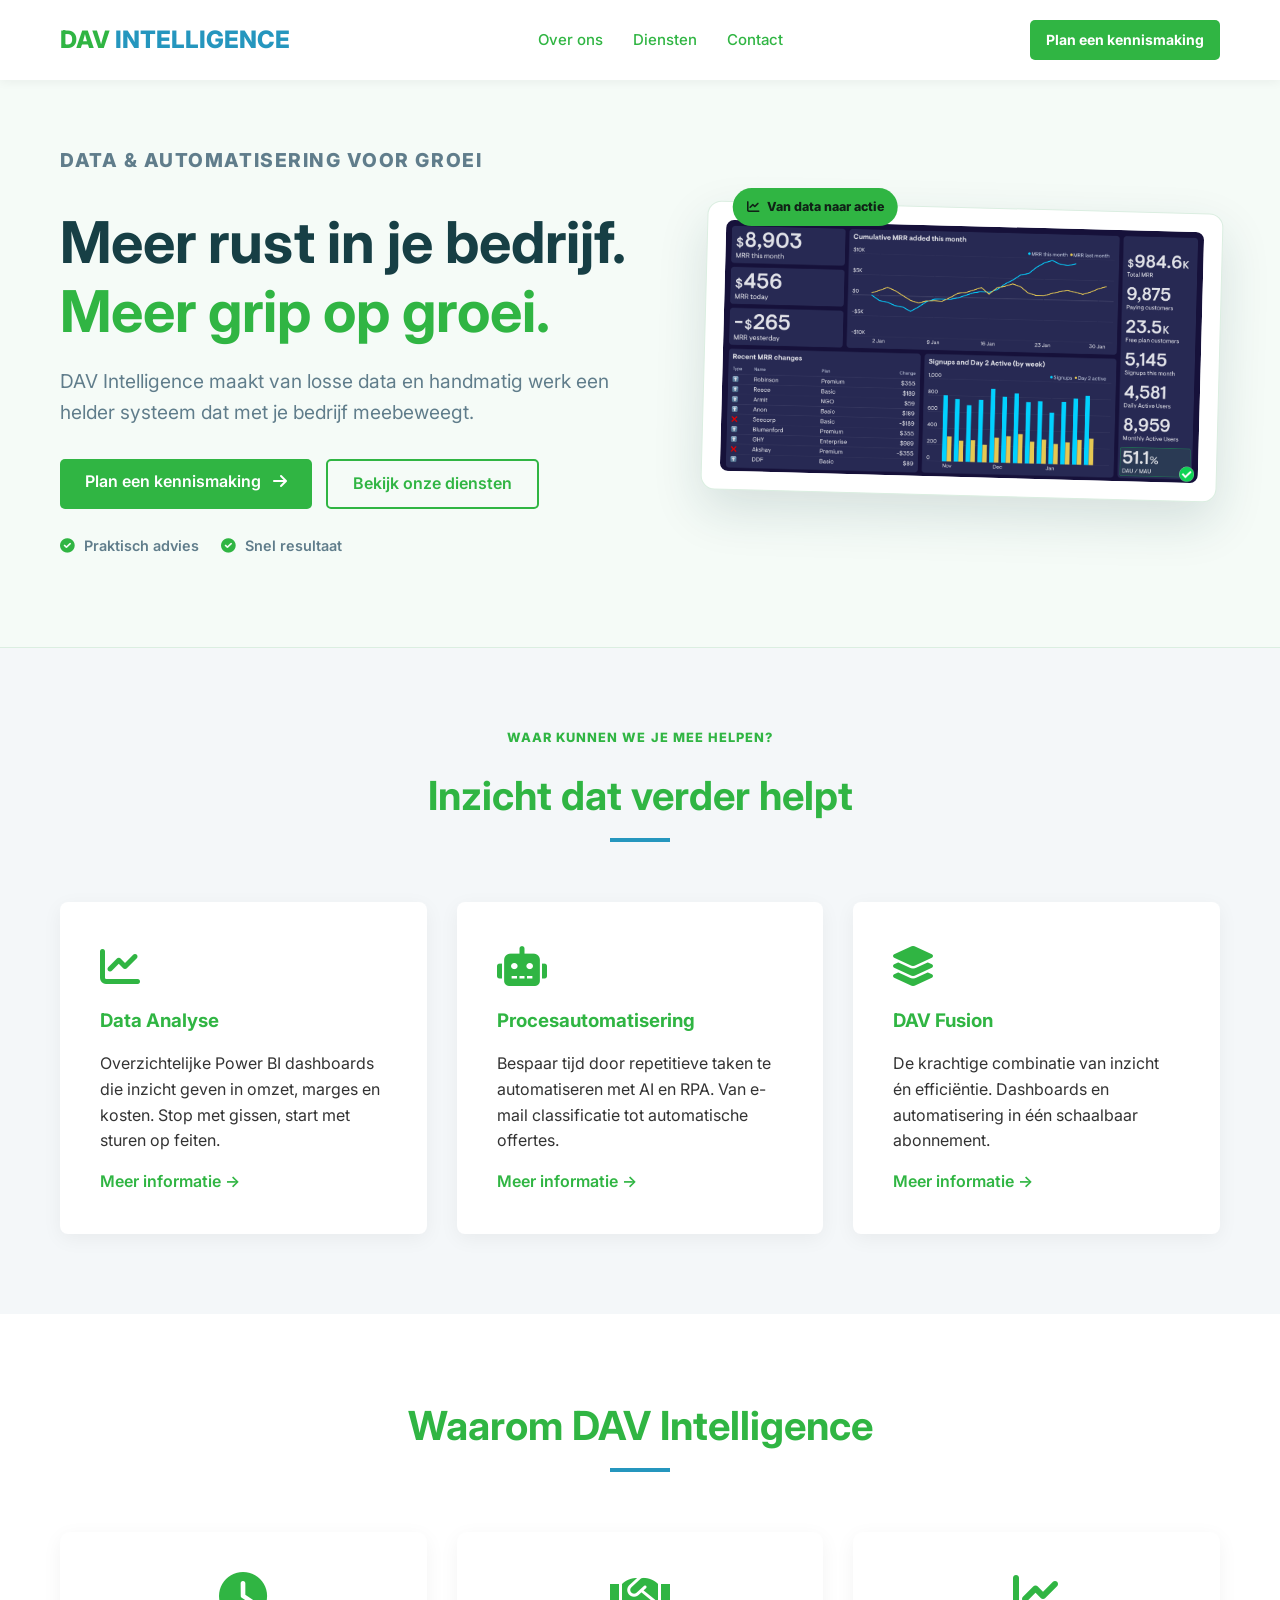
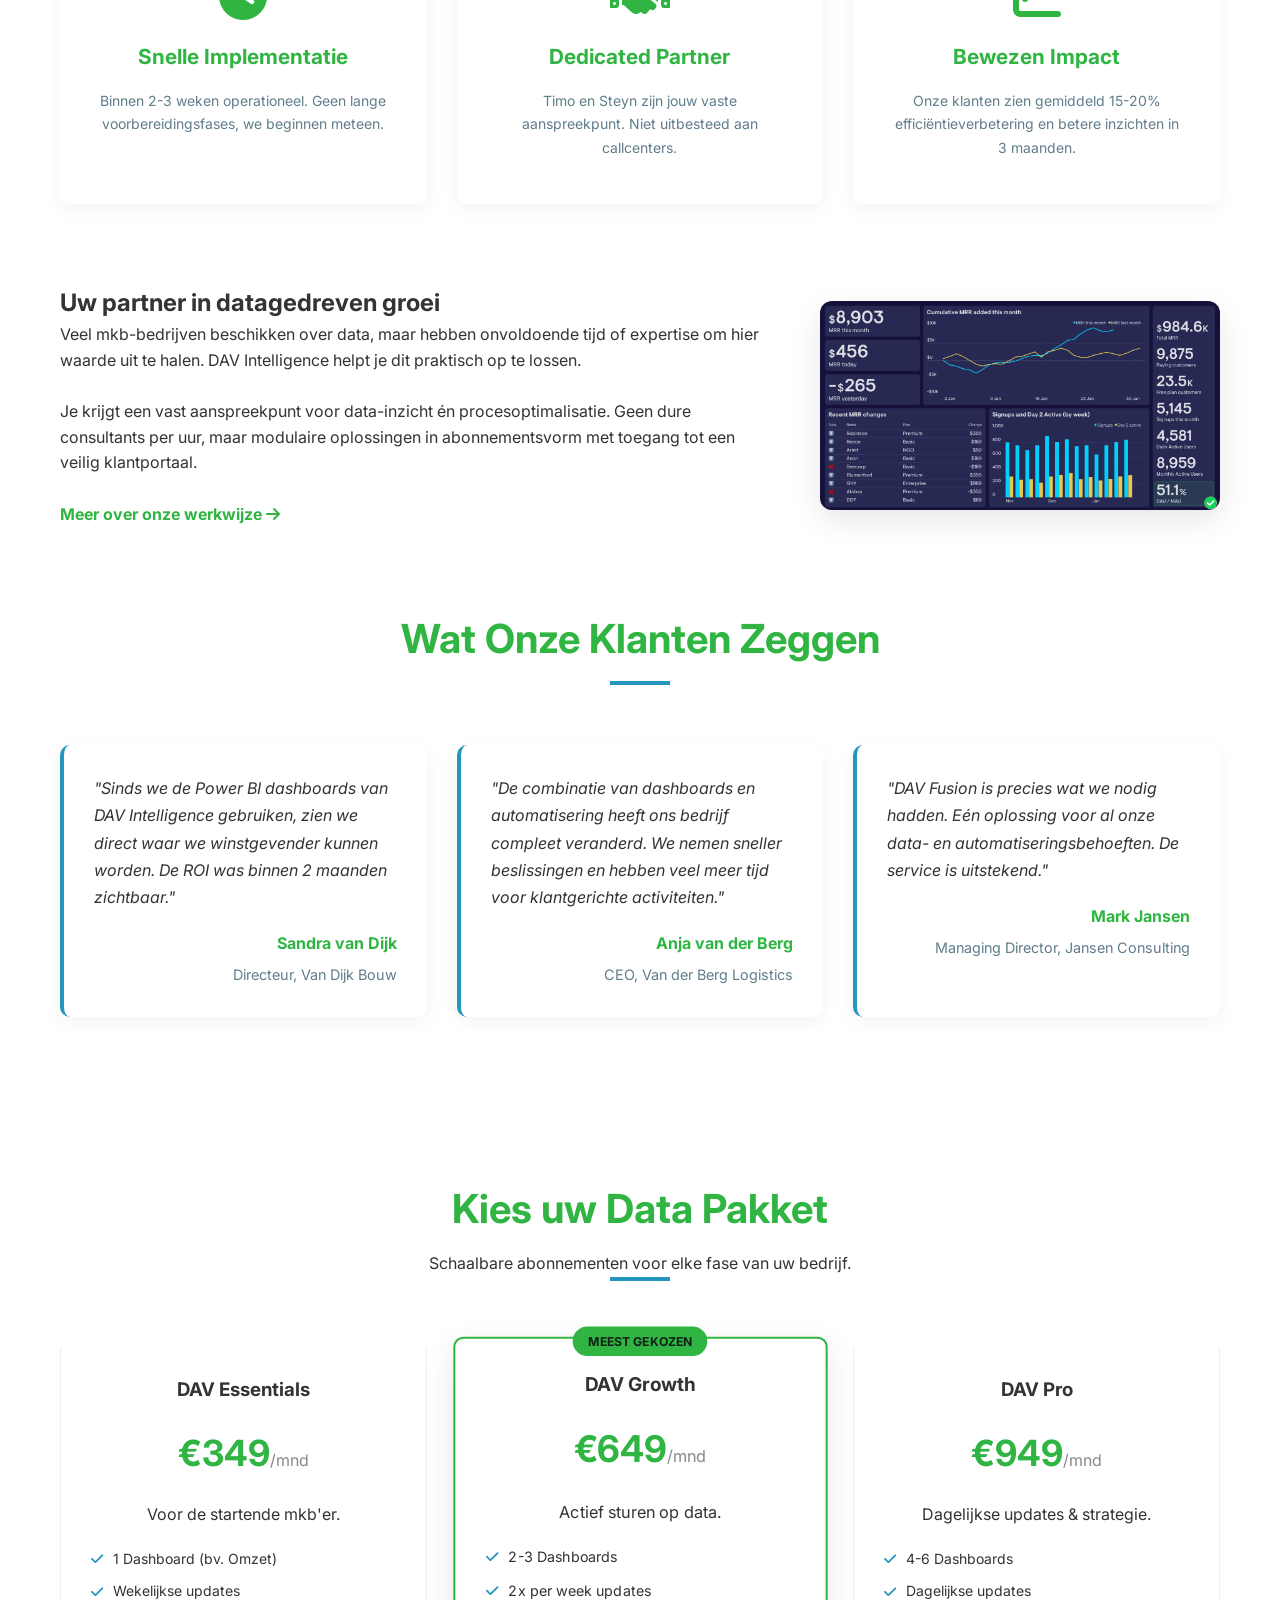
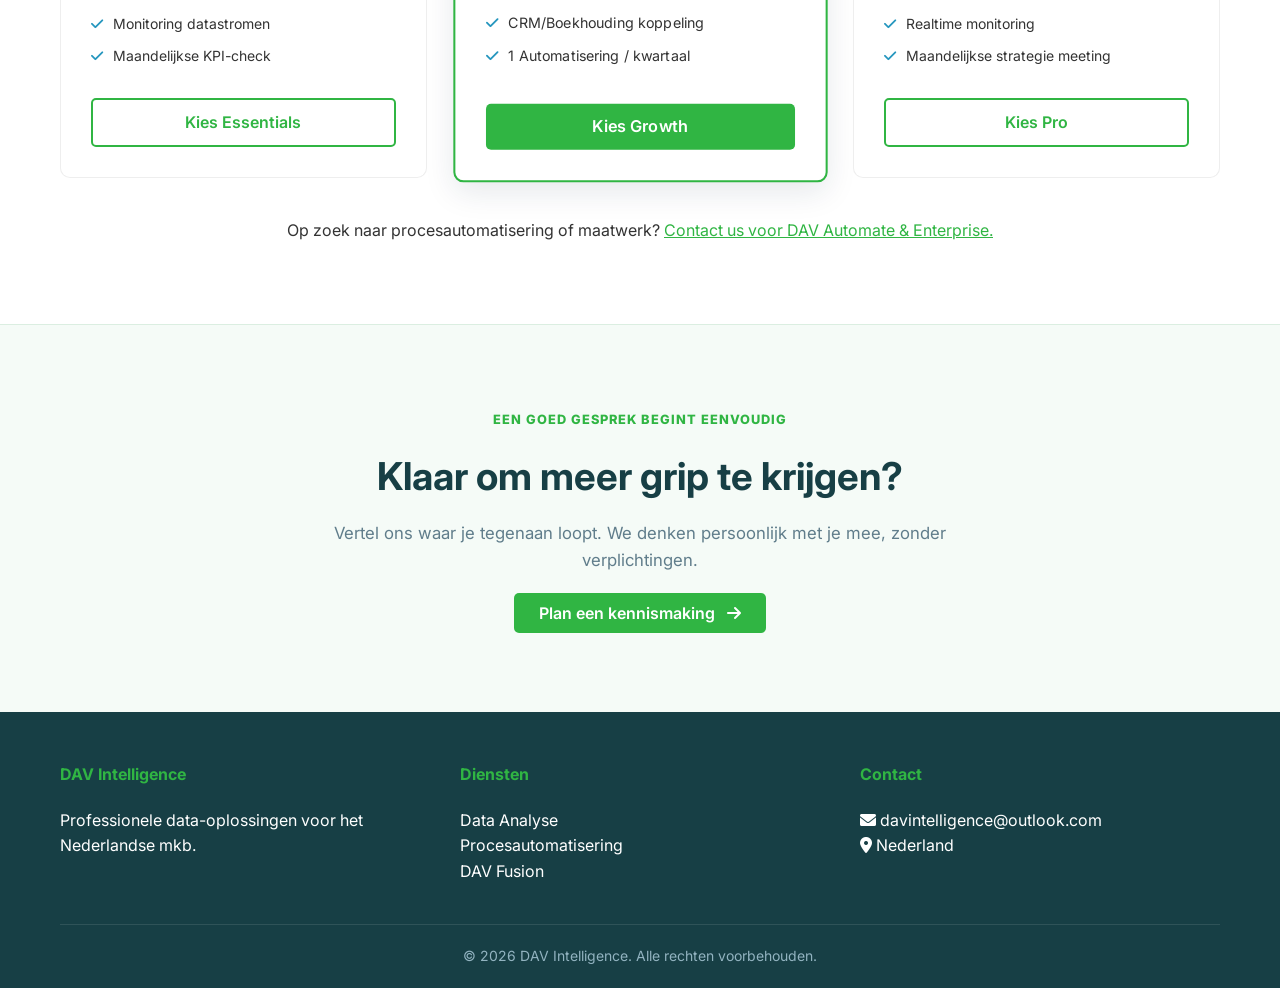
==== commit 3022a0f2: "Rename + Rebrand" ====
--- a/index.html
+++ b/index.html
@@ -2,11 +2,12 @@
 <html lang="nl">
 <head>
     <meta charset="UTF-8">
-    <meta name="description" content="VDM Analytics biedt professionele data-analyse en procesautomatisering voor Nederlandse mkb-bedrijven. Power BI dashboards, RPA en schaalbare abonnementen.">
+    <meta name="viewport" content="width=device-width, initial-scale=1.0">
+    <meta name="description" content="DAV Intelligence biedt professionele data-analyse en procesautomatisering voor Nederlandse mkb-bedrijven. Power BI dashboards, RPA en schaalbare abonnementen.">
     <meta name="keywords" content="data analyse, Power BI, procesautomatisering, RPA, mkb, dashboards, data driven, bedrijfsanalyse">
-    <meta name="author" content="VDM Analytics">
+    <meta name="author" content="DAV Intelligence">
     <link rel="icon" type="image/png" href="images/favicon.png">
-    <title>VDM Analytics | Home</title>
+    <title>DAV Intelligence | Home</title>
     <link href="https://fonts.googleapis.com/css2?family=Inter:wght@300;400;600;700&display=swap" rel="stylesheet">
     <link rel="stylesheet" href="https://cdnjs.cloudflare.com/ajax/libs/font-awesome/6.0.0/css/all.min.css">
     <link rel="stylesheet" href="css/main.css">
@@ -16,14 +17,14 @@
         <div class="container">
             <nav>
                 <a href="index.html" class="logo">
-                VDM<span>ANALYTICS</span>
+                DAV<span>INTELLIGENCE</span>
                 </a>
                 <ul class="nav-links">
-                    <li><a href="index.html">Home</a></li>
-                    <li><a href="#diensten">Diensten</a></li>
-                    <li><a href="over-ons.html">Over Ons</a></li>
-                    <li><a href="#contact">Contact</a></li>
+                    <li><a href="over-ons.html">Over ons</a></li>
+                    <li><a href="index.html#diensten">Diensten</a></li>
+                    <li><a href="contact.html">Contact</a></li>
                 </ul>
+                <a href="contact.html" class="nav-cta">Plan een kennismaking</a>
                 <div class="hamburger"><i class="fas fa-bars"></i></div>
             </nav>
         </div>
@@ -32,16 +33,33 @@
     <main>
         <section class="hero">
             <div class="container">
-                <h1>Datagedreven Groei voor Nederlandse mkb's</h1>
-                <p>Zet uw data om in werkelijke kansen. Dashboards, automatisering en strategie in één schaalbaar abonnement.</p>
-                <a href="#contact" class="btn-cta">Maak een afspraak</a>
+                <div class="hero-content">
+                    <div class="hero-copy">
+                        <p class="eyebrow">Data &amp; automatisering voor groei</p>
+                        <h1>Meer rust in je bedrijf. <span>Meer grip op groei.</span></h1>
+                        <p>DAV Intelligence maakt van losse data en handmatig werk een helder systeem dat met je bedrijf meebeweegt.</p>
+                        <div class="hero-buttons">
+                            <a href="contact.html" class="btn-cta">Plan een kennismaking <i class="fas fa-arrow-right"></i></a>
+                            <a href="#diensten" class="btn-outline">Bekijk onze diensten</a>
+                        </div>
+                        <div class="hero-proof">
+                            <span><i class="fas fa-check-circle"></i> Praktisch advies</span>
+                            <span><i class="fas fa-check-circle"></i> Snel resultaat</span>
+                        </div>
+                    </div>
+                    <div class="hero-visual">
+                        <div class="hero-visual-label"><i class="fas fa-chart-line"></i> Van data naar actie</div>
+                        <img src="images/dashboard.png" alt="Voorbeeld van een DAV Intelligence dashboard">
+                    </div>
+                </div>
             </div>
         </section>
 
         <section id="diensten" class="services">
             <div class="container">
                 <div class="section-header">
-                    <h2>Onze Expertise</h2>
+                        <p class="eyebrow">Waar kunnen we je mee helpen?</p>
+                        <h2>Inzicht dat verder helpt</h2>
                     <div class="divider"></div>
                 </div>
                 <div class="grid-3">
@@ -59,9 +77,9 @@
                     </div>
                     <div class="card">
                         <i class="fas fa-layer-group"></i>
-                        <h3>VDM Fusion</h3>
+                        <h3>DAV Fusion</h3>
                         <p>De krachtige combinatie van inzicht én efficiëntie. Dashboards en automatisering in één schaalbaar abonnement.</p>
-                        <a href="vdm-fusion.html" class="btn-link">Meer informatie →</a>
+                        <a href="dav-fusion.html" class="btn-link">Meer informatie →</a>
                     </div>
                 </div>
             </div>
@@ -70,7 +88,7 @@
         <section class="why-us">
             <div class="container">
                 <div class="section-header">
-                    <h2>Waarom VDM Analytics</h2>
+                    <h2>Waarom DAV Intelligence</h2>
                     <div class="divider"></div>
                 </div>
                 <div class="grid-3">
@@ -98,11 +116,11 @@
                 <div class="about-content">
                     <div class="about-text">
                         <h2>Uw partner in datagedreven groei</h2>
-                        <p>Veel mkb-bedrijven beschikken over data, maar hebben onvoldoende tijd of expertise om hier waarde uit te halen. VDM Analytics lost dit op.</p>
+                        <p>Veel mkb-bedrijven beschikken over data, maar hebben onvoldoende tijd of expertise om hier waarde uit te halen. DAV Intelligence helpt je dit praktisch op te lossen.</p>
                         <br>
-                        <p>Wij bieden een vast aanspreekpunt voor data-inzicht én procesoptimalisatie. Geen dure consultants per uur, maar modulaire oplossingen in abonnementsvorm met toegang tot een veilig klantportaal.</p>
+                        <p>Je krijgt een vast aanspreekpunt voor data-inzicht én procesoptimalisatie. Geen dure consultants per uur, maar modulaire oplossingen in abonnementsvorm met toegang tot een veilig klantportaal.</p>
                         <br>
-                        <a href="#contact" class="link-arrow">Meer over onze werkwijze <i class="fas fa-arrow-right"></i></a>
+                        <a href="contact.html" class="link-arrow">Meer over onze werkwijze <i class="fas fa-arrow-right"></i></a>
                     </div>
                     <div class="about-image">
                         <img src="images/dashboard.png" alt="Data dashboard visualization" class="about-image-content">
@@ -120,7 +138,7 @@
                 <div class="grid-3">
                     <div class="testimonial-card">
                         <div class="testimonial-content">
-                            <p>"Sinds we de Power BI dashboards van VDM Analytics gebruiken, zien we direct waar we winstgevender kunnen worden. De ROI was binnen 2 maanden zichtbaar."</p>
+                            <p>"Sinds we de Power BI dashboards van DAV Intelligence gebruiken, zien we direct waar we winstgevender kunnen worden. De ROI was binnen 2 maanden zichtbaar."</p>
                         </div>
                         <div class="testimonial-author">
                             <strong>Sandra van Dijk</strong>
@@ -138,7 +156,7 @@
                     </div>
                     <div class="testimonial-card">
                         <div class="testimonial-content">
-                            <p>"VDM Fusion is precies wat we nodig hadden. Eén oplossing voor al onze data- en automatiseringsbehoeften. De service is uitstekend."</p>
+                            <p>"DAV Fusion is precies wat we nodig hadden. Eén oplossing voor al onze data- en automatiseringsbehoeften. De service is uitstekend."</p>
                         </div>
                         <div class="testimonial-author">
                             <strong>Mark Jansen</strong>
@@ -159,7 +177,7 @@
                 
                 <div class="grid-3">
                     <div class="price-card">
-                        <h3 >VDM Essentials</h3>
+                        <h3 >DAV Essentials</h3>
                         <div class="price">€349<span>/mnd</span></div>
                         <p>Voor de startende mkb'er.</p>
                         <ul class="features-list">
@@ -168,12 +186,12 @@
                             <li><i class="fas fa-check"></i> Monitoring datastromen</li>
                             <li><i class="fas fa-check"></i> Maandelijkse KPI-check</li>
                         </ul>
-                        <a href="#contact" class="btn-outline">Kies Essentials</a>
+                        <a href="contact.html" class="btn-outline">Kies Essentials</a>
                     </div>
 
                     <div class="price-card popular">
                         <div class="tag">MEEST GEKOZEN</div>
-                        <h3>VDM Growth</h3>
+                        <h3>DAV Growth</h3>
                         <div class="price">€649<span>/mnd</span></div>
                         <p>Actief sturen op data.</p>
                         <ul class="features-list">
@@ -182,11 +200,11 @@
                             <li><i class="fas fa-check"></i> CRM/Boekhouding koppeling</li>
                             <li><i class="fas fa-check"></i> 1 Automatisering / kwartaal</li>
                         </ul>
-                        <a href="#contact" class="btn-cta">Kies Growth</a>
+                        <a href="contact.html" class="btn-cta">Kies Growth</a>
                     </div>
 
                     <div class="price-card">
-                        <h3>VDM Pro</h3>
+                        <h3>DAV Pro</h3>
                         <div class="price">€949<span>/mnd</span></div>
                         <p>Dagelijkse updates & strategie.</p>
                         <ul class="features-list">
@@ -195,82 +213,54 @@
                             <li><i class="fas fa-check"></i> Realtime monitoring</li>
                             <li><i class="fas fa-check"></i> Maandelijkse strategie meeting</li>
                         </ul>
-                        <a href="#contact" class="btn-outline">Kies Pro</a>
+                        <a href="contact.html" class="btn-outline">Kies Pro</a>
                     </div>
                 </div>
                 <div class="pricing-footer">
-                    <p>Op zoek naar procesautomatisering of maatwerk? <a href="#contact">Contact us voor VDM Automate & Enterprise.</a></p>
-                </div>
-            </div>
-        </section>
-
-        <section id="contact" class="contact-section">
-            <div class="container">
-                <div class="contact-wrapper">
-                    <div class="contact-text">
-                        <h2>Klaar om te groeien?</h2>
-                        <p>Vul je gegevens in en we nemen zo snel mogelijk contact op. Geen verplichtingen, puur advies.</p>
-                    </div>
-                    
-                    <form class="contact-form" action="https://formspree.io/f/mlglagya" method="POST">
-                        
-                        <input type="text" name="_gotcha" style="display:none">
-
-                        <div class="form-group">
-                            <label for="name">Uw naam</label>
-                            <input type="text" id="name" name="name" placeholder="Jan Jansen" required>
-                        </div>
-
-                        <div class="form-group">
-                            <label for="company">Bedrijfsnaam</label>
-                            <input type="text" id="company" name="company" placeholder="Uw bedrijf" required>
-                        </div>
-
-                        <div class="form-group">
-                            <label for="email">E-mailadres</label>
-                            <input type="email" id="email" name="email" placeholder="jan@bedrijf.nl" required>
-                        </div>
-
-                        <div class="form-group">
-                            <label for="message">Bericht (optioneel)</label>
-                            <textarea id="message" name="message" placeholder="Vertel ons wat je nodig hebt..." rows="4"></textarea>
-                        </div>
-
-                        <button type="submit" class="btn-cta">Stuur bericht</button>
-                    </form>
-                </div>
-            </div>
-        </section>
-
-        <footer id="contact">
+                    <p>Op zoek naar procesautomatisering of maatwerk? <a href="contact.html">Contact us voor DAV Automate & Enterprise.</a></p>
+                </div>
+            </div>
+        </section>
+
+        <section class="home-cta">
+            <div class="container">
+                <p class="eyebrow">Een goed gesprek begint eenvoudig</p>
+                <h2>Klaar om meer grip te krijgen?</h2>
+                <p>Vertel ons waar je tegenaan loopt. We denken persoonlijk met je mee, zonder verplichtingen.</p>
+                <a href="contact.html" class="btn-cta">Plan een kennismaking <i class="fas fa-arrow-right"></i></a>
+            </div>
+        </section>
+
+        <footer>
             <div class="container">
                 <div class="footer-grid">
                     <div class="footer-col">
-                        <h4>VDM Analytics</h4>
+                        <h4>DAV Intelligence</h4>
                         <p>Professionele data-oplossingen voor het Nederlandse mkb.</p>
                     </div>
                     <div class="footer-col">
                         <h4>Diensten</h4>
                         <ul>
-                            <li><a href="#">Data Dashboards</a></li>
-                            <li><a href="#">Procesautomatisering</a></li>
-                            <li><a href="#">VDM Fusion</a></li>
+                            <li><a href="data-analyse.html">Data Analyse</a></li>
+                            <li><a href="procesautomatisering.html">Procesautomatisering</a></li>
+                            <li><a href="dav-fusion.html">DAV Fusion</a></li>
                         </ul>
                     </div>
                     <div class="footer-col">
                         <h4>Contact</h4>
                         <ul>
-                            <li><i class="fas fa-envelope"></i> <a href="#" class="reveal-email" data-codes="105,110,102,111,64,118,100,109,97,110,97,108,121,116,105,99,115,46,110,108">Toon e-mailadres</a></li>
-                            <li><i class="fas fa-phone"></i> +31 (0)6 1234 5678</li>
+                            <li><i class="fas fa-envelope"></i> <a href="contact.html">davintelligence@outlook.com</a></li>
                             <li><i class="fas fa-map-marker-alt"></i> Nederland</li>
                         </ul>
                     </div>
                 </div>
             <div class="footer-bottom">
-                &copy; 2026 VDM Analytics. Alle rechten voorbehouden.
+                &copy; 2026 DAV Intelligence. Alle rechten voorbehouden.
             </div>
         </footer>
     </main>
     <script src="JS/navbar.js"></script>
 </body>
 </html>
+
+
--- a/css/main.css
+++ b/css/main.css
@@ -1,10 +1,11 @@
 :root {
-    --primary-blue: #132845;
-    --accent-green: #00D26A;
+    --primary-blue: #30b543;
+    --accent-green: #2596be;
+    --accent-muted: #92b3c0;
     --light-bg: #f4f7f9;
     --white: #ffffff;
     --text-color: #333333;
-    --text-light: #8da2b5;
+    --text-light: #607d8b;
 }
 
 * {
@@ -88,6 +89,20 @@
 
 .nav-links a:hover { color: var(--accent-green); }
 
+.nav-cta {
+    background-color: var(--primary-blue);
+    color: var(--white) !important;
+    padding: 9px 16px;
+    border-radius: 5px;
+    font-size: 14px;
+    font-weight: 700;
+    white-space: nowrap;
+}
+
+.nav-cta:hover {
+    background-color: #208b3c;
+}
+
 .btn-cta {
     background-color: var(--primary-blue);
     color: var(--white) !important;
@@ -102,29 +117,124 @@
 }
 
 .hero {
-    padding: 160px 0 100px;
-    background: linear-gradient(135deg, var(--primary-blue) 0%, #0a1525 100%);
-    color: var(--white);
-    text-align: center;
+    padding: 145px 0 90px;
+    background-color: #f5fbf7;
+    color: #173f45;
+    text-align: left;
+    border-bottom: 1px solid #dbeee1;
+    overflow: hidden;
+}
+
+.hero-content {
+    display: grid;
+    grid-template-columns: minmax(0, 1fr) minmax(360px, 0.9fr);
+    align-items: center;
+    gap: 70px;
+}
+
+.hero-copy {
+    max-width: 590px;
+}
+
+.eyebrow {
+    color: var(--primary-blue);
+    font-size: 0.8rem;
+    font-weight: 800;
+    letter-spacing: 0.08em;
+    text-transform: uppercase;
+    margin-bottom: 16px;
 }
 
 .hero h1 {
-    font-size: 3rem;
+    color: #173f45;
+    font-size: 3.6rem;
     margin-bottom: 20px;
     line-height: 1.2;
+}
+
+.hero h1 span {
+    color: var(--primary-blue);
+    display: block;
 }
 
 .hero p {
     font-size: 1.2rem;
-    color: #d0dbe6;
-    max-width: 700px;
-    margin: 0 auto 40px;
+    color: #607d8b;
+    max-width: 560px;
+    margin: 0 0 32px;
 }
 
 .hero-buttons {
     display: flex;
-    gap: 20px;
-    justify-content: center;
+    gap: 14px;
+    justify-content: flex-start;
+    flex-wrap: wrap;
+}
+
+.hero .btn-cta i {
+    margin-left: 8px;
+}
+
+.hero .btn-outline {
+    border-color: var(--primary-blue);
+    color: var(--primary-blue);
+}
+
+.hero .btn-outline:hover {
+    background-color: var(--primary-blue);
+    color: var(--white);
+    border-color: var(--primary-blue);
+}
+
+.hero-proof {
+    display: flex;
+    gap: 22px;
+    flex-wrap: wrap;
+    margin-top: 25px;
+    color: #607d8b;
+    font-size: 0.9rem;
+    font-weight: 600;
+}
+
+.hero-proof i {
+    color: var(--primary-blue);
+    margin-right: 6px;
+}
+
+.hero-visual {
+    position: relative;
+    padding: 18px;
+    background-color: var(--white);
+    border: 1px solid #dbeee1;
+    border-radius: 14px;
+    box-shadow: 0 20px 50px rgba(23, 63, 69, 0.14);
+    transform: rotate(1.5deg);
+}
+
+.hero-visual img {
+    display: block;
+    width: 100%;
+    border-radius: 8px;
+}
+
+.hero-visual-label {
+    display: inline-flex;
+    align-items: center;
+    gap: 8px;
+    position: absolute;
+    top: -16px;
+    left: 24px;
+    padding: 9px 14px;
+    background-color: var(--primary-blue);
+    color: #102116;
+    border-radius: 999px;
+    font-size: 0.78rem;
+    font-weight: 800;
+    transform: rotate(-1.5deg);
+}
+
+.hero-visual-label i {
+    color: #102116;
 }
 
 .btn-outline {
@@ -260,8 +370,8 @@
 }
 
 .tag {
-    background-color: var(--accent-green);
-    color: var(--primary-blue);
+    background-color: var(--primary-blue);
+    color: #102116;
     padding: 5px 15px;
     font-size: 12px;
     font-weight: bold;
@@ -305,8 +415,35 @@
     color: var(--primary-blue);
 }
 
+.home-cta {
+    padding: 85px 0;
+    background-color: #f5fbf7;
+    border-top: 1px solid #dbeee1;
+    text-align: center;
+}
+
+.home-cta .container {
+    max-width: 760px;
+}
+
+.home-cta h2 {
+    color: #173f45;
+    font-size: 2.4rem;
+    margin-bottom: 12px;
+}
+
+.home-cta p:not(.eyebrow) {
+    color: var(--text-light);
+    font-size: 1.05rem;
+    margin: 0 auto 28px;
+}
+
+.home-cta .btn-cta i {
+    margin-left: 8px;
+}
+
 footer {
-    background-color: var(--primary-blue);
+    background-color: #173f45;
     color: var(--white);
     padding: 50px 0 20px;
 }
@@ -319,7 +456,7 @@
 }
 
 .footer-col h4 {
-    color: var(--accent-green);
+    color: var(--primary-blue);
     margin-bottom: 20px;
 }
 
@@ -328,7 +465,7 @@
     padding-top: 20px;
     text-align: center;
     font-size: 14px;
-    color: #8da2b5;
+    color: var(--accent-muted);
 }
 
 
@@ -372,9 +509,107 @@
         display: block; 
         position: relative;
     }
+
+    .nav-cta {
+        display: none;
+    }
     
+    .hero-content {
+        grid-template-columns: 1fr;
+        gap: 45px;
+    }
+
+    .hero h1 { font-size: 2.6rem; }
+    .hero-visual {
+        max-width: 620px;
+        margin: 0 auto;
+    }
+    .about-content { flex-direction: column; }
+}
+
+/* Enhanced mobile typography for better readability on phones like iPhone 12 */
+@media (max-width: 480px) {
+    /* Increase hero text for better visibility */
+    .hero h1 { font-size: 2.3rem; }
+    .hero p { font-size: 1.1rem; }
+    .hero-service h1 { font-size: 2.2rem; }
+    .hero-service p { font-size: 1.1rem; }
+    .hero-about h1 { font-size: 2.2rem; }
+    .hero-about p { font-size: 1.1rem; }
+    
+    /* Increase navigation font size */
+    .nav-links a { font-size: 16px; }
+    
+    /* Increase section headers */
+    .section-header h2 { font-size: 2rem; }
+    .mission-content h2 { font-size: 2rem; }
+    .why-us h2 { font-size: 2rem; }
+    .testimonials h2 { font-size: 2rem; }
+    .contact-section h2 { font-size: 2rem; }
+    
+    /* Expertise section - ensure proper stacking and readability */
+    .grid-3 {
+        grid-template-columns: 1fr;
+        gap: 25px;
+    }
+    
+    /* Increase card content for better readability */
+    .card {
+        padding: 30px;
+        margin-bottom: 20px;
+    }
+    .card h3 { font-size: 1.4rem; }
+    .card p { font-size: 16px; line-height: 1.8; }
+    .card i { font-size: 45px; }
+    .benefit-card h3 { font-size: 1.2rem; }
+    .benefit-card p { font-size: 15px; line-height: 1.8; }
+    
+    /* Increase service page content */
+    .intro-content h2 { font-size: 1.8rem; }
+    .intro-content p { font-size: 16px; line-height: 1.8; }
+    .feature-list li { font-size: 15px; }
+    .use-case-card h3 { font-size: 1.1rem; }
+    .use-case-card p { font-size: 15px; line-height: 1.8; }
+    .step h3 { font-size: 1.1rem; }
+    .step p { font-size: 15px; line-height: 1.8; }
+    
+    /* Increase team member content */
+    .team-member h3 { font-size: 1.3rem; }
+    .team-member .bio { font-size: 15px; line-height: 1.8; }
+    
+    /* Increase contact form labels and inputs */
+    .form-group label { font-size: 15px; }
+    .form-group input,
+    .form-group textarea { font-size: 16px; padding: 14px; }
+    
+    /* Increase pricing content */
+    .price { font-size: 32px; }
+    .features-list li { font-size: 15px; }
+    
+    /* Increase testimonials */
+    .testimonial-content p { font-size: 15px; line-height: 1.8; }
+    .testimonial-author strong { font-size: 15px; }
+    .testimonial-author span { font-size: 14px; }
+    
+    /* Increase about page content */
+    .mission-content p { font-size: 16px; line-height: 1.8; }
+    
+    /* Increase button text for better tap targets */
+    .btn-cta { padding: 12px 28px; font-size: 16px; }
+    .btn-outline { padding: 12px 28px; font-size: 16px; }
+    .social-link { padding: 12px 24px; font-size: 16px; }
+}
+
+/* Additional optimization for very small screens */
+@media (max-width: 360px) {
     .hero h1 { font-size: 2rem; }
-    .about-content { flex-direction: column; }
+    .hero p { font-size: 1rem; }
+    .section-header h2 { font-size: 1.8rem; }
+    .card h3 { font-size: 1.2rem; }
+    .card p { font-size: 14px; }
+    .form-group input,
+    .form-group textarea { font-size: 15px; padding: 12px; }
+    .price { font-size: 28px; }
 }
 
 .price-card {
@@ -407,7 +642,7 @@
 
 .hero-about {
     padding: 160px 0 100px;
-    background: linear-gradient(135deg, var(--primary-blue) 0%, #0a1525 100%);
+    background: linear-gradient(135deg, var(--primary-blue) 0%, #176b8a 100%);
     color: var(--white);
     text-align: center;
 }
@@ -423,6 +658,12 @@
     color: #d0dbe6;
     max-width: 700px;
     margin: 0 auto;
+}
+
+.hero-about .eyebrow {
+    color: #a6e8af;
+    font-size: 0.8rem;
+    margin-bottom: 16px;
 }
 
 .team {
@@ -505,6 +746,18 @@
     margin-right: 8px;
 }
 
+@media (max-width: 900px) {
+    .hero-content {
+        grid-template-columns: 1fr;
+        gap: 45px;
+    }
+
+    .hero-visual {
+        max-width: 620px;
+        margin: 0 auto;
+    }
+}
+
 .mission {
     padding: 80px 0;
     background: var(--white);
@@ -611,6 +864,229 @@
     color: var(--primary-blue);
     font-size: 2rem;
     margin-bottom: 15px;
+}
+
+.contact-page-content {
+    max-width: 680px;
+    margin: 0 auto;
+    padding: 55px 30px;
+    text-align: center;
+    background-color: var(--white);
+    border-top: 5px solid var(--accent-green);
+    box-shadow: 0 10px 30px rgba(37, 150, 190, 0.12);
+}
+
+.contact-page-main {
+    background-color: #f5fbf7;
+}
+
+.contact-page-main > .container {
+    display: grid;
+    grid-template-columns: minmax(280px, 0.85fr) minmax(340px, 1.15fr);
+    align-items: start;
+    gap: 70px;
+}
+
+.contact-intro {
+    padding-top: 24px;
+}
+
+.contact-intro h2 {
+    color: #173f45;
+    font-size: 2.25rem;
+    line-height: 1.2;
+    margin-bottom: 18px;
+}
+
+.contact-intro > p:not(.eyebrow) {
+    color: var(--text-light);
+    font-size: 1.05rem;
+    margin-bottom: 30px;
+}
+
+.contact-team {
+    display: flex;
+    flex-wrap: wrap;
+    gap: 18px;
+    margin-bottom: 28px;
+}
+
+.contact-person {
+    display: flex;
+    align-items: center;
+    gap: 10px;
+}
+
+.contact-person img {
+    width: 52px;
+    height: 52px;
+    border-radius: 50%;
+    object-fit: cover;
+    border: 3px solid var(--white);
+    box-shadow: 0 3px 12px rgba(23, 63, 69, 0.16);
+}
+
+.contact-person strong,
+.contact-person span {
+    display: block;
+}
+
+.contact-person strong {
+    color: #173f45;
+    font-size: 0.9rem;
+}
+
+.contact-person span {
+    color: var(--text-light);
+    font-size: 0.78rem;
+}
+
+.contact-email-link {
+    color: var(--primary-blue);
+    font-weight: 700;
+}
+
+.contact-email-link i {
+    margin-right: 8px;
+}
+
+.contact-page-form {
+    padding: 38px;
+    border-top: 5px solid var(--primary-blue);
+}
+
+.contact-page-form h2 {
+    color: #173f45;
+    font-size: 1.55rem;
+    margin-bottom: 8px;
+}
+
+.form-intro {
+    color: var(--text-light);
+    font-size: 0.92rem;
+    margin-bottom: 25px;
+}
+
+.form-trap {
+    position: absolute;
+    left: -9999px;
+    opacity: 0;
+}
+
+.captcha-check {
+    display: grid;
+    grid-template-columns: 1fr 110px;
+    align-items: center;
+    gap: 14px;
+    padding: 14px;
+    margin-bottom: 20px;
+    background-color: #f5fbf7;
+    border: 1px solid #dbeee1;
+    border-radius: 5px;
+}
+
+.captcha-check label {
+    color: #173f45;
+    font-size: 0.88rem;
+}
+
+.captcha-check input {
+    width: 100%;
+    padding: 9px;
+    border: 1px solid #c8d9d4;
+    border-radius: 4px;
+    text-transform: uppercase;
+}
+
+.contact-reassurance {
+    padding: 28px 0;
+    background-color: var(--white);
+    border-top: 1px solid #e5eeee;
+}
+
+.contact-reassurance .container {
+    display: grid;
+    grid-template-columns: repeat(3, 1fr);
+    gap: 25px;
+}
+
+.contact-reassurance div {
+    display: grid;
+    grid-template-columns: 28px 1fr;
+    column-gap: 10px;
+    align-items: center;
+}
+
+.contact-reassurance i {
+    grid-row: span 2;
+    color: var(--primary-blue);
+    font-size: 1.2rem;
+}
+
+.contact-reassurance strong {
+    color: #173f45;
+    font-size: 0.9rem;
+}
+
+.contact-reassurance span {
+    color: var(--text-light);
+    font-size: 0.78rem;
+}
+
+@media (max-width: 900px) {
+    .contact-page-main > .container {
+        grid-template-columns: 1fr;
+        gap: 35px;
+    }
+
+    .contact-intro {
+        padding-top: 0;
+    }
+}
+
+@media (max-width: 600px) {
+    .contact-page-form {
+        padding: 28px 22px;
+    }
+
+    .contact-intro h2 {
+        font-size: 1.9rem;
+    }
+
+    .contact-reassurance .container {
+        grid-template-columns: 1fr;
+        gap: 18px;
+    }
+
+    .captcha-check {
+        grid-template-columns: 1fr;
+    }
+}
+
+.contact-page-content > i {
+    color: var(--accent-green);
+    font-size: 46px;
+    margin-bottom: 20px;
+}
+
+.contact-page-content h2 {
+    color: var(--primary-blue);
+    margin-bottom: 12px;
+}
+
+.contact-page-content p {
+    margin-bottom: 28px;
+}
+
+.contact-website {
+    display: block;
+    margin-top: 22px;
+    color: var(--primary-blue);
+    font-weight: 600;
+}
+
+.contact-website:hover {
+    color: var(--accent-green);
 }
 
 .contact-text p {
@@ -811,8 +1287,8 @@
     width: 60px;
     height: 60px;
     border-radius: 50%;
-    background-color: var(--accent-green);
-    color: var(--primary-blue);
+    background-color: var(--primary-blue);
+    color: var(--white);
     font-size: 1.8rem;
     font-weight: bold;
     margin-bottom: 20px;
@@ -852,7 +1328,7 @@
 }
 
 .roi-box.highlight {
-    background: linear-gradient(135deg, var(--accent-green) 0%, rgba(0, 210, 106, 0.8) 100%);
+    background: linear-gradient(135deg, var(--primary-blue) 0%, #208b3c 100%);
     color: var(--white);
 }
 
@@ -897,7 +1373,7 @@
     align-items: center;
     justify-content: center;
     font-size: 2rem;
-    color: var(--accent-green);
+    color: var(--primary-blue);
 }
 
 .roi-conclusion {
@@ -906,8 +1382,8 @@
     color: var(--primary-blue);
     margin-top: 40px;
     padding: 20px;
-    background: rgba(0, 210, 106, 0.1);
-    border-left: 4px solid var(--accent-green);
+    background: rgba(48, 181, 67, 0.1);
+    border-left: 4px solid var(--primary-blue);
 }
 
 .service-pricing {
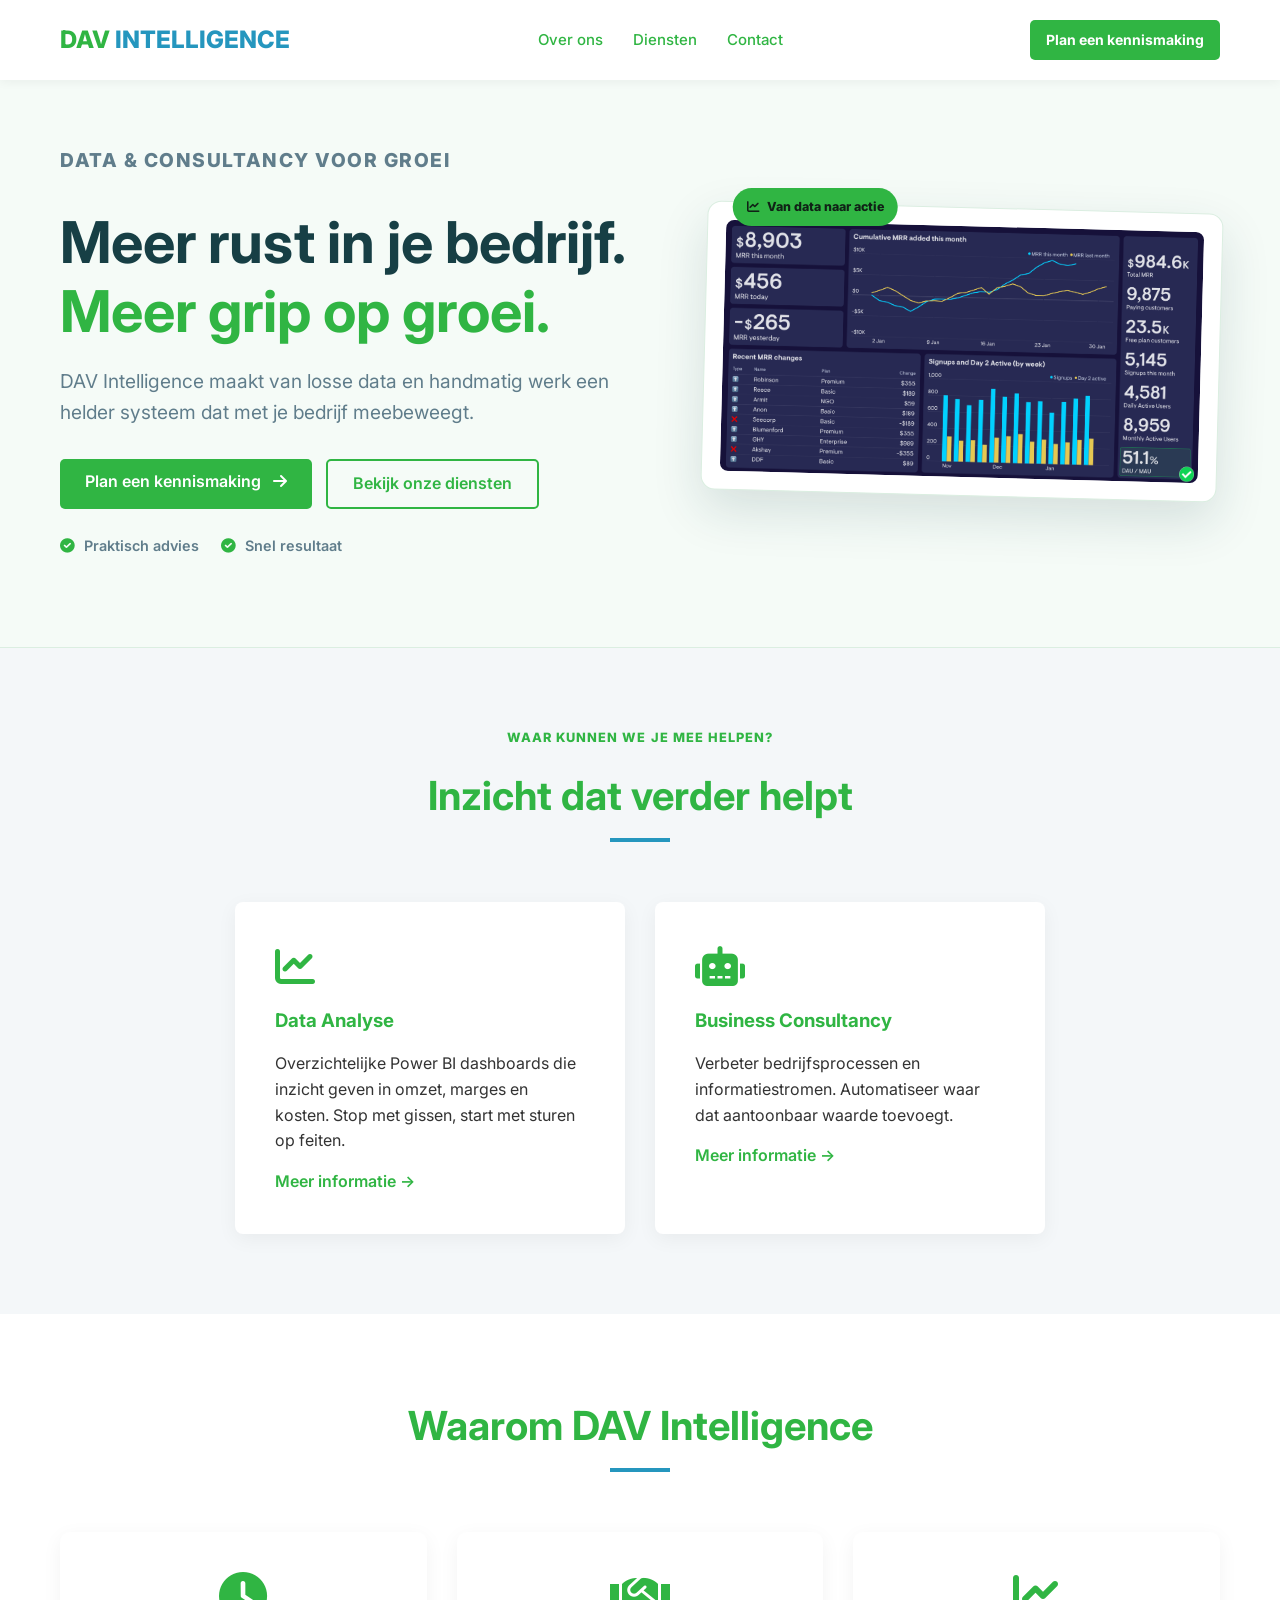
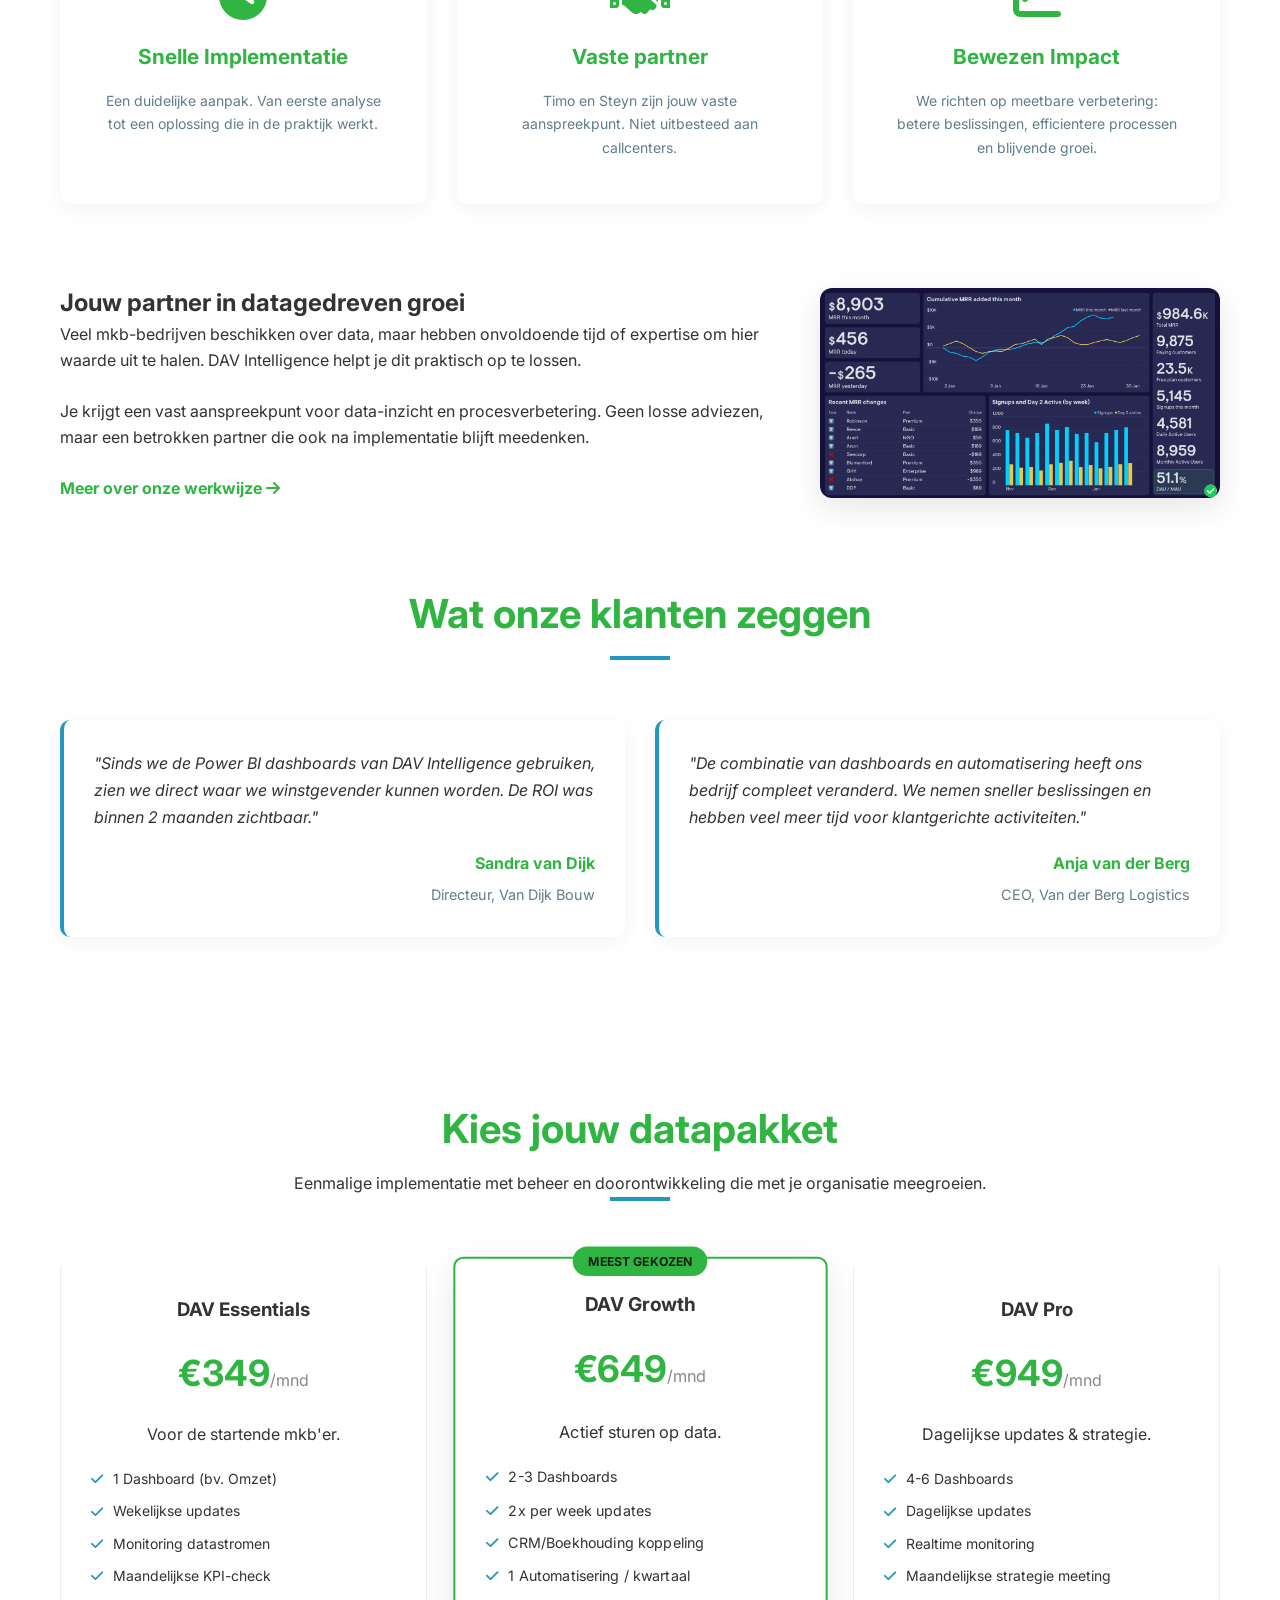
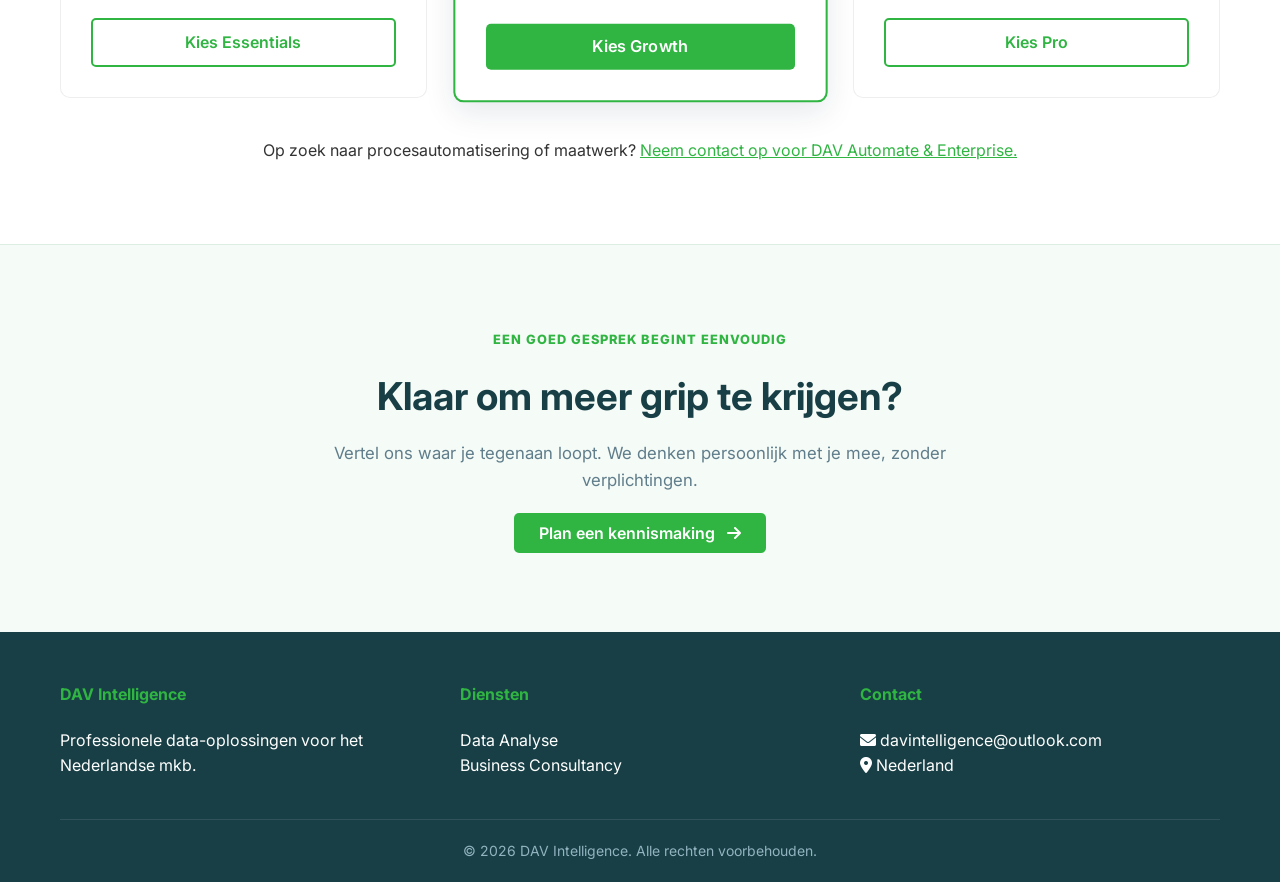
==== commit 4019069e: "Small updates" ====
--- a/index.html
+++ b/index.html
@@ -3,7 +3,7 @@
 <head>
     <meta charset="UTF-8">
     <meta name="viewport" content="width=device-width, initial-scale=1.0">
-    <meta name="description" content="DAV Intelligence biedt professionele data-analyse en procesautomatisering voor Nederlandse mkb-bedrijven. Power BI dashboards, RPA en schaalbare abonnementen.">
+    <meta name="description" content="DAV Intelligence helpt Nederlandse mkb-bedrijven met Data & Analytics, Business Consultancy en duurzame procesverbetering.">
     <meta name="keywords" content="data analyse, Power BI, procesautomatisering, RPA, mkb, dashboards, data driven, bedrijfsanalyse">
     <meta name="author" content="DAV Intelligence">
     <link rel="icon" type="image/png" href="images/favicon.png">
@@ -25,7 +25,7 @@
                     <li><a href="contact.html">Contact</a></li>
                 </ul>
                 <a href="contact.html" class="nav-cta">Plan een kennismaking</a>
-                <div class="hamburger"><i class="fas fa-bars"></i></div>
+                <button class="hamburger" type="button" aria-label="Menu openen" aria-expanded="false"><i class="fas fa-bars" aria-hidden="true"></i></button>
             </nav>
         </div>
     </header>
@@ -35,7 +35,7 @@
             <div class="container">
                 <div class="hero-content">
                     <div class="hero-copy">
-                        <p class="eyebrow">Data &amp; automatisering voor groei</p>
+                        <p class="eyebrow">Data &amp; consultancy voor groei</p>
                         <h1>Meer rust in je bedrijf. <span>Meer grip op groei.</span></h1>
                         <p>DAV Intelligence maakt van losse data en handmatig werk een helder systeem dat met je bedrijf meebeweegt.</p>
                         <div class="hero-buttons">
@@ -71,15 +71,9 @@
                     </div>
                     <div class="card">
                         <i class="fas fa-robot"></i>
-                        <h3>Procesautomatisering</h3>
-                        <p>Bespaar tijd door repetitieve taken te automatiseren met AI en RPA. Van e-mail classificatie tot automatische offertes.</p>
+                        <h3>Business Consultancy</h3>
+                        <p>Verbeter bedrijfsprocessen en informatiestromen. Automatiseer waar dat aantoonbaar waarde toevoegt.</p>
                         <a href="procesautomatisering.html" class="btn-link">Meer informatie →</a>
-                    </div>
-                    <div class="card">
-                        <i class="fas fa-layer-group"></i>
-                        <h3>DAV Fusion</h3>
-                        <p>De krachtige combinatie van inzicht én efficiëntie. Dashboards en automatisering in één schaalbaar abonnement.</p>
-                        <a href="dav-fusion.html" class="btn-link">Meer informatie →</a>
                     </div>
                 </div>
             </div>
@@ -95,17 +89,17 @@
                     <div class="benefit-card">
                         <i class="fas fa-clock"></i>
                         <h3>Snelle Implementatie</h3>
-                        <p>Binnen 2-3 weken operationeel. Geen lange voorbereidingsfases, we beginnen meteen.</p>
+                        <p>Een duidelijke aanpak. Van eerste analyse tot een oplossing die in de praktijk werkt.</p>
                     </div>
                     <div class="benefit-card">
                         <i class="fas fa-handshake"></i>
-                        <h3>Dedicated Partner</h3>
+                        <h3>Vaste partner</h3>
                         <p>Timo en Steyn zijn jouw vaste aanspreekpunt. Niet uitbesteed aan callcenters.</p>
                     </div>
                     <div class="benefit-card">
                         <i class="fas fa-chart-line"></i>
                         <h3>Bewezen Impact</h3>
-                        <p>Onze klanten zien gemiddeld 15-20% efficiëntieverbetering en betere inzichten in 3 maanden.</p>
+                        <p>We richten op meetbare verbetering: betere beslissingen, efficientere processen en blijvende groei.</p>
                     </div>
                 </div>
             </div>
@@ -115,10 +109,10 @@
             <div class="container">
                 <div class="about-content">
                     <div class="about-text">
-                        <h2>Uw partner in datagedreven groei</h2>
+                        <h2>Jouw partner in datagedreven groei</h2>
                         <p>Veel mkb-bedrijven beschikken over data, maar hebben onvoldoende tijd of expertise om hier waarde uit te halen. DAV Intelligence helpt je dit praktisch op te lossen.</p>
                         <br>
-                        <p>Je krijgt een vast aanspreekpunt voor data-inzicht én procesoptimalisatie. Geen dure consultants per uur, maar modulaire oplossingen in abonnementsvorm met toegang tot een veilig klantportaal.</p>
+                        <p>Je krijgt een vast aanspreekpunt voor data-inzicht en procesverbetering. Geen losse adviezen, maar een betrokken partner die ook na implementatie blijft meedenken.</p>
                         <br>
                         <a href="contact.html" class="link-arrow">Meer over onze werkwijze <i class="fas fa-arrow-right"></i></a>
                     </div>
@@ -132,7 +126,7 @@
         <section class="testimonials">
             <div class="container">
                 <div class="section-header">
-                    <h2>Wat Onze Klanten Zeggen</h2>
+                        <h2>Wat onze klanten zeggen</h2>
                     <div class="divider"></div>
                 </div>
                 <div class="grid-3">
@@ -154,15 +148,6 @@
                             <span>CEO, Van der Berg Logistics</span>
                         </div>
                     </div>
-                    <div class="testimonial-card">
-                        <div class="testimonial-content">
-                            <p>"DAV Fusion is precies wat we nodig hadden. Eén oplossing voor al onze data- en automatiseringsbehoeften. De service is uitstekend."</p>
-                        </div>
-                        <div class="testimonial-author">
-                            <strong>Mark Jansen</strong>
-                            <span>Managing Director, Jansen Consulting</span>
-                        </div>
-                    </div>
                 </div>
             </div>
         </section>
@@ -170,8 +155,8 @@
         <section id="prijzen" class="pricing">
             <div class="container">
                 <div class="section-header">
-                    <h2>Kies uw Data Pakket</h2>
-                    <p>Schaalbare abonnementen voor elke fase van uw bedrijf.</p>
+                    <h2>Kies jouw datapakket</h2>
+                    <p>Eenmalige implementatie met beheer en doorontwikkeling die met je organisatie meegroeien.</p>
                     <div class="divider"></div>
                 </div>
                 
@@ -217,7 +202,7 @@
                     </div>
                 </div>
                 <div class="pricing-footer">
-                    <p>Op zoek naar procesautomatisering of maatwerk? <a href="contact.html">Contact us voor DAV Automate & Enterprise.</a></p>
+                    <p>Op zoek naar procesautomatisering of maatwerk? <a href="contact.html">Neem contact op voor DAV Automate &amp; Enterprise.</a></p>
                 </div>
             </div>
         </section>
@@ -242,8 +227,7 @@
                         <h4>Diensten</h4>
                         <ul>
                             <li><a href="data-analyse.html">Data Analyse</a></li>
-                            <li><a href="procesautomatisering.html">Procesautomatisering</a></li>
-                            <li><a href="dav-fusion.html">DAV Fusion</a></li>
+                            <li><a href="procesautomatisering.html">Business Consultancy</a></li>
                         </ul>
                     </div>
                     <div class="footer-col">
--- a/css/main.css
+++ b/css/main.css
@@ -261,6 +261,11 @@
 .services {
     padding: 80px 0;
     background-color: var(--light-bg);
+}
+
+.services .grid-3 {
+    grid-template-columns: repeat(2, minmax(0, 390px));
+    justify-content: center;
 }
 
 .section-header {
@@ -677,6 +682,15 @@
     gap: 40px;
 }
 
+.team-intro {
+    max-width: 720px;
+    margin: -25px auto 45px;
+    color: var(--text-light);
+    font-size: 1.05rem;
+    line-height: 1.8;
+    text-align: center;
+}
+
 .team-member {
     background: var(--white);
     padding: 40px;
@@ -746,6 +760,19 @@
     margin-right: 8px;
 }
 
+.team-member .social-link {
+    background-color: transparent;
+    border: 1px solid var(--primary-blue);
+    color: var(--primary-blue);
+    padding: 9px 16px;
+    font-size: 0.9rem;
+}
+
+.team-member .social-link:hover {
+    background-color: var(--primary-blue);
+    color: var(--white);
+}
+
 @media (max-width: 900px) {
     .hero-content {
         grid-template-columns: 1fr;
@@ -781,6 +808,33 @@
     line-height: 1.8;
     margin-bottom: 20px;
     text-align: justify;
+}
+
+.about-cta {
+    padding: 80px 0;
+    background-color: #f5fbf7;
+    border-top: 1px solid #dbeee1;
+    text-align: center;
+}
+
+.about-cta .container {
+    max-width: 760px;
+}
+
+.about-cta h2 {
+    color: #173f45;
+    font-size: 2.4rem;
+    margin-bottom: 12px;
+}
+
+.about-cta p:not(.eyebrow) {
+    color: var(--text-light);
+    font-size: 1.05rem;
+    margin: 0 auto 28px;
+}
+
+.about-cta .btn-cta i {
+    margin-left: 8px;
 }
 
 .team-photo {
@@ -1045,6 +1099,29 @@
 }
 
 @media (max-width: 600px) {
+    .contact-intro {
+        min-width: 0;
+        overflow-wrap: anywhere;
+    }
+
+    .contact-page-form {
+        min-width: 0;
+    }
+
+    .captcha-check,
+    .captcha-check iframe {
+        max-width: 100%;
+    }
+
+    .captcha-check {
+        overflow: hidden;
+    }
+
+    .captcha-check .g-recaptcha {
+        transform: scale(0.75);
+        transform-origin: left top;
+    }
+
     .contact-page-form {
         padding: 28px 22px;
     }
@@ -1496,12 +1573,36 @@
     animation: fadeIn 0.5s ease-in;
 }
 
+.form-status {
+    margin-top: 20px;
+    padding: 15px;
+    border-radius: 5px;
+    text-align: center;
+    font-weight: 600;
+}
+
+.form-status.form-success {
+    background-color: #d4edda;
+    border: 1px solid #c3e6cb;
+    color: #155724;
+}
+
+.form-status.form-error {
+    background-color: #f8d7da;
+    border: 1px solid #f5c2c7;
+    color: #842029;
+}
+
 @keyframes fadeIn {
     from { opacity: 0; transform: translateY(-10px); }
     to { opacity: 1; transform: translateY(0); }
 }
 
 @media (max-width: 768px) {
+    .services .grid-3 {
+        grid-template-columns: minmax(0, 1fr);
+    }
+
     .hero-service h1 {
         font-size: 2rem;
     }
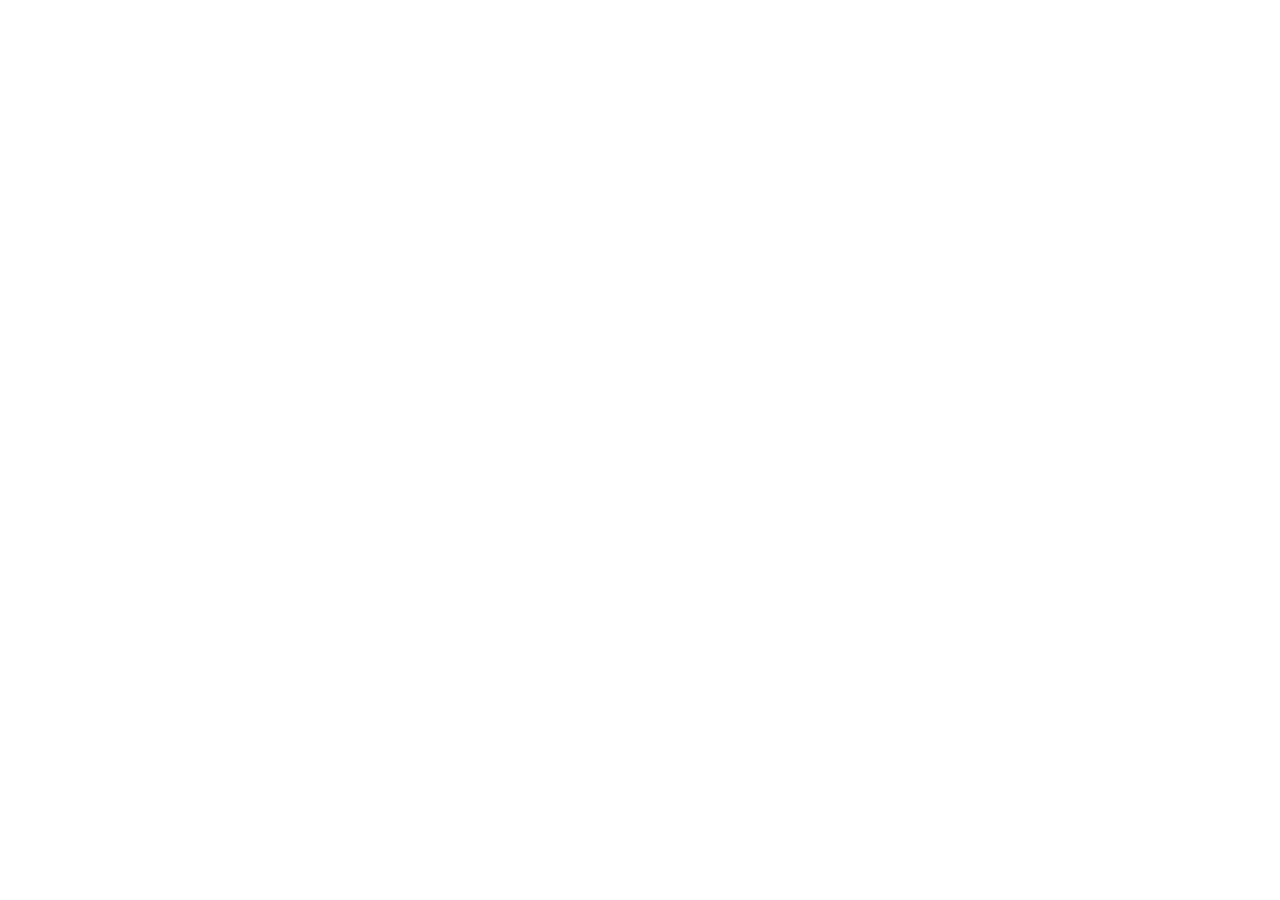
==== commit 3ae08903: "Cookies & Privacy" ====
--- a/index.html
+++ b/index.html
@@ -6,6 +6,10 @@
     <meta name="description" content="DAV Intelligence helpt Nederlandse mkb-bedrijven met Data & Analytics, Business Consultancy en duurzame procesverbetering.">
     <meta name="keywords" content="data analyse, Power BI, procesautomatisering, RPA, mkb, dashboards, data driven, bedrijfsanalyse">
     <meta name="author" content="DAV Intelligence">
+    <meta property="og:title" content="DAV Intelligence | Data & consultancy voor groei">
+    <meta property="og:description" content="Meer rust in je bedrijf en meer grip op groei met data-analyse en procesverbetering.">
+    <meta property="og:type" content="website">
+    <meta property="og:image" content="images/dashboard.png">
     <link rel="icon" type="image/png" href="images/favicon.png">
     <title>DAV Intelligence | Home</title>
     <link href="https://fonts.googleapis.com/css2?family=Inter:wght@300;400;600;700&display=swap" rel="stylesheet">
@@ -239,11 +243,14 @@
                     </div>
                 </div>
             <div class="footer-bottom">
-                &copy; 2026 DAV Intelligence. Alle rechten voorbehouden.
+                &copy; 2026 DAV Intelligence. Alle rechten voorbehouden. <a href="privacy.html">Privacy</a> · <a href="voorwaarden.html">Voorwaarden</a>
             </div>
         </footer>
     </main>
+    <div id="cookie-banner" class="cookie-banner" role="dialog" aria-labelledby="cookie-title" hidden><div class="cookie-copy"><strong id="cookie-title">Jouw privacy</strong><p>We gebruiken cookies om je ervaring te verbeteren en het webverkeer te analyseren. <a href="privacy.html">Lees meer over privacy</a>.</p></div><div class="cookie-actions"><button type="button" class="btn-outline cookie-settings-button">Cookie instellingen</button><button type="button" class="btn-cta cookie-accept-all">Accepteer alle</button></div></div>
+    <div id="cookie-settings" class="cookie-settings" role="dialog" aria-modal="true" aria-labelledby="cookie-settings-title" hidden><div class="cookie-modal"><div class="cookie-modal-header"><h2 id="cookie-settings-title">Cookie instellingen</h2><button type="button" class="cookie-modal-close" aria-label="Cookie instellingen sluiten">&times;</button></div><div class="cookie-modal-body"><p>Je bepaalt zelf welke cookies je toestaat. Essentiële cookies zijn altijd actief.</p><a href="privacy.html">Privacyverklaring</a><div class="cookie-category"><div><strong>Essentiële cookies</strong><p>Nodig voor de werking en je cookiekeuze.</p></div><label class="cookie-toggle"><input type="checkbox" checked disabled><span></span></label></div><div class="cookie-category"><div><strong>Analytische cookies</strong><p>Helpen ons begrijpen hoe de website wordt gebruikt.</p></div><label class="cookie-toggle"><input id="analytics-cookies" type="checkbox"><span></span></label></div></div><div class="cookie-modal-footer"><button type="button" class="btn-outline cookie-accept-all">Accepteer alle</button><button type="button" class="btn-cta cookie-save">Bewaar instellingen</button></div></div></div>
     <script src="JS/navbar.js"></script>
+    <script src="JS/analytics.js"></script>
 </body>
 </html>
 
--- a/css/main.css
+++ b/css/main.css
@@ -1,11 +1,11 @@
 :root {
-    --primary-blue: #30b543;
-    --accent-green: #2596be;
-    --accent-muted: #92b3c0;
+    --primary-blue: #167c2a;
+    --accent-green: #176b8a;
+    --accent-muted: #b7cbd0;
     --light-bg: #f4f7f9;
     --white: #ffffff;
     --text-color: #333333;
-    --text-light: #607d8b;
+    --text-light: #49616b;
 }
 
 * {
@@ -22,6 +22,9 @@
 }
 
 a { text-decoration: none; color: inherit; transition: 0.3s; }
+button, a, input, textarea { font: inherit; }
+button:focus-visible, a:focus-visible, input:focus-visible, textarea:focus-visible { outline: 3px solid #f0a202; outline-offset: 3px; }
+img { max-width: 100%; height: auto; }
 ul { list-style: none; }
 
 header {
@@ -473,6 +476,57 @@
     color: var(--accent-muted);
 }
 
+.footer-col a { color: var(--white); text-decoration: underline; text-underline-offset: 3px; }
+.footer-col a:hover { color: #a6e8af; }
+
+.legal-page { padding: 150px 0 90px; min-height: 70vh; }
+.legal-content { max-width: 820px; }
+.legal-content h1 { color: #173f45; font-size: 3rem; margin-bottom: 8px; }
+.legal-content h2 { color: var(--primary-blue); font-size: 1.45rem; margin: 34px 0 10px; }
+.legal-content p { color: var(--text-color); margin-bottom: 14px; }
+.legal-content a { color: var(--accent-green); text-decoration: underline; }
+.privacy-cookie-button { border: 0; padding: 0; background: transparent; color: var(--accent-green); text-decoration: underline; cursor: pointer; }
+.privacy-cookie-button:hover { color: var(--primary-blue); }
+.legal-updated { color: var(--text-light) !important; font-size: .9rem; }
+.cookie-banner { position: fixed; z-index: 2000; left: 0; right: 0; bottom: 0; display: flex; align-items: center; justify-content: space-between; gap: 28px; padding: 24px max(24px, calc((100% - 1180px) / 2)); background: #173f45; color: var(--white); box-shadow: 0 -8px 30px rgba(0,0,0,.2); }
+.cookie-banner[hidden] { display: none; }
+.cookie-banner.is-hidden, .cookie-settings.is-hidden { display: none; }
+.cookie-copy { max-width: 760px; }
+.cookie-banner p { margin-top: 6px; font-size: .95rem; color: #e4eff0; }
+.cookie-banner a { color: #b8e7bd; text-decoration: underline; }
+.cookie-actions { display: flex; gap: 10px; flex-shrink: 0; }
+.cookie-actions .btn-outline { background: #234f54; color: var(--white); border-color: var(--white); }
+.cookie-actions .btn-outline:hover { background: #b8e7bd; color: #173f45; border-color: #b8e7bd; }
+.cookie-settings { position: fixed; z-index: 2100; inset: 0; display: grid; place-items: center; padding: 20px; background: rgba(23,63,69,.55); }
+.cookie-settings[hidden] { display: none; }
+.cookie-modal { width: min(680px, 100%); max-height: min(720px, 90vh); overflow: auto; background: var(--white); color: var(--text-color); box-shadow: 0 18px 60px rgba(0,0,0,.3); border-radius: 8px; }
+.cookie-modal-header { display: flex; justify-content: space-between; align-items: center; padding: 20px 26px; border-bottom: 1px solid #dce5e6; }
+.cookie-modal-header h2 { color: var(--primary-blue); font-size: 1.35rem; }
+.cookie-modal-close, .cookie-dismiss { border: 0; background: transparent; color: inherit; cursor: pointer; font-size: 28px; line-height: 1; }
+.cookie-modal-body { padding: 20px 26px; }
+.cookie-modal-body > p { margin-bottom: 16px; }
+.cookie-category { display: flex; justify-content: space-between; align-items: center; gap: 20px; padding: 16px 0; border-top: 1px solid #dce5e6; }
+.cookie-category strong { display: block; color: #173f45; font-size: 1.05rem; }
+.cookie-category p { margin: 3px 0 0; font-size: .9rem; color: var(--text-light); }
+.cookie-toggle { position: relative; width: 48px; height: 28px; flex: 0 0 48px; }
+.cookie-toggle input { opacity: 0; width: 0; height: 0; }
+.cookie-toggle span { position: absolute; inset: 0; background: #c8cccd; border-radius: 999px; cursor: pointer; }
+.cookie-toggle span::before { content: ''; position: absolute; width: 22px; height: 22px; left: 3px; top: 3px; border-radius: 50%; background: var(--white); transition: transform .2s; }
+.cookie-toggle input:checked + span { background: var(--primary-blue); }
+.cookie-toggle input:checked + span::before { transform: translateX(20px); }
+.cookie-toggle input:disabled + span { background: #8b9798; cursor: not-allowed; }
+.cookie-modal-footer { display: flex; justify-content: flex-end; gap: 10px; padding: 16px 26px; border-top: 1px solid #dce5e6; }
+.cookie-modal-footer .cookie-accept-all { background: var(--primary-blue); color: var(--white); border: 2px solid var(--primary-blue); }
+.cookie-modal-footer .cookie-accept-all:hover { background: #208b3c; border-color: #208b3c; }
+.cookie-modal-footer .cookie-save { background: transparent; color: var(--accent-green) !important; border: 2px solid var(--accent-green); }
+.cookie-modal-footer .cookie-save:hover { background: var(--accent-green); color: var(--white); border-color: var(--accent-green); }
+.cookie-modal-footer .cookie-save { order: 1; }
+.cookie-modal-footer .cookie-accept-all { order: 2; }
+.error-page { min-height: 100vh; display: grid; place-items: center; text-align: center; background: #f5fbf7; }
+.error-page .container { max-width: 700px; }
+.error-page h1 { color: #173f45; font-size: 3rem; margin: 10px 0 14px; }
+.error-page p:not(.eyebrow) { margin-bottom: 28px; color: var(--text-light); }
+
 
 .hamburger { 
     display: none; 
@@ -530,6 +584,10 @@
         margin: 0 auto;
     }
     .about-content { flex-direction: column; }
+    .cookie-banner { align-items: stretch; flex-direction: column; gap: 14px; padding: 18px 20px; }
+    .cookie-actions { justify-content: flex-end; flex-wrap: wrap; }
+    .cookie-modal-header, .cookie-modal-body, .cookie-modal-footer { padding-left: 20px; padding-right: 20px; }
+    .legal-content h1, .error-page h1 { font-size: 2.25rem; }
 }
 
 /* Enhanced mobile typography for better readability on phones like iPhone 12 */
